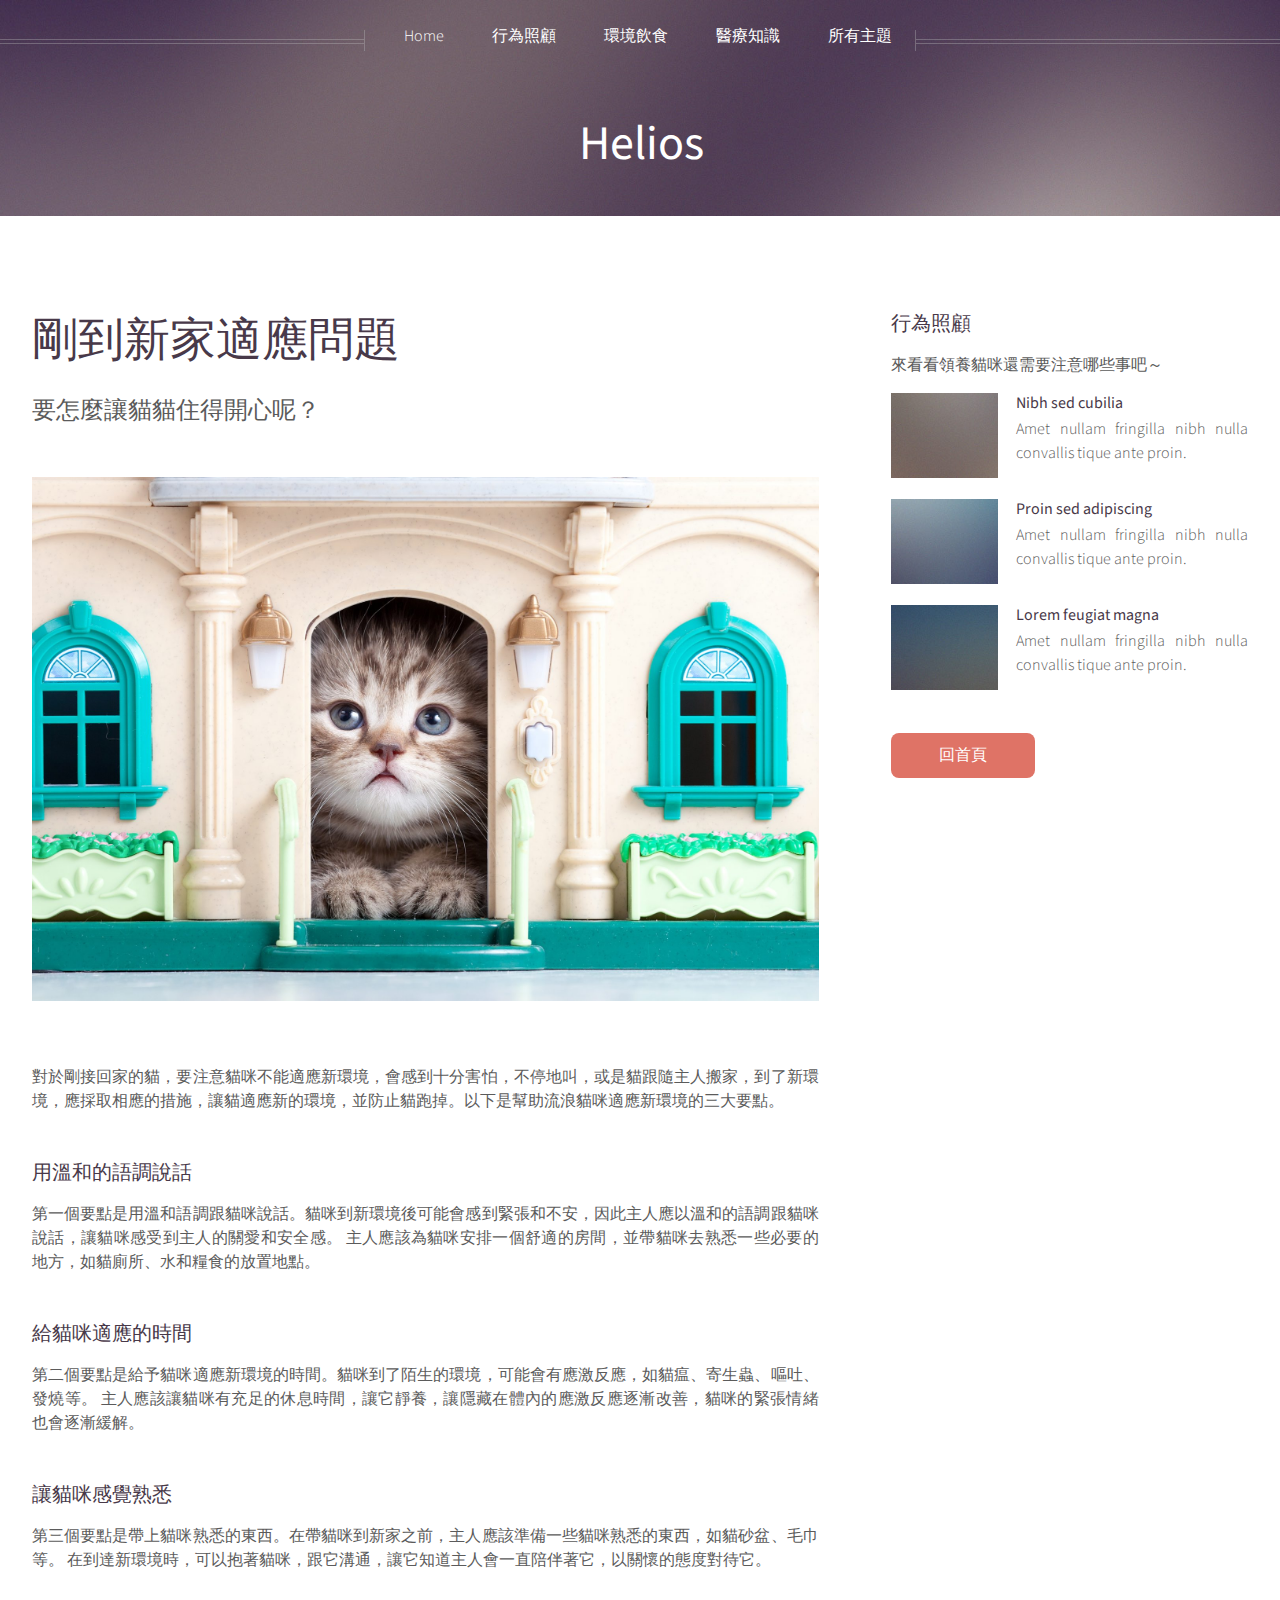
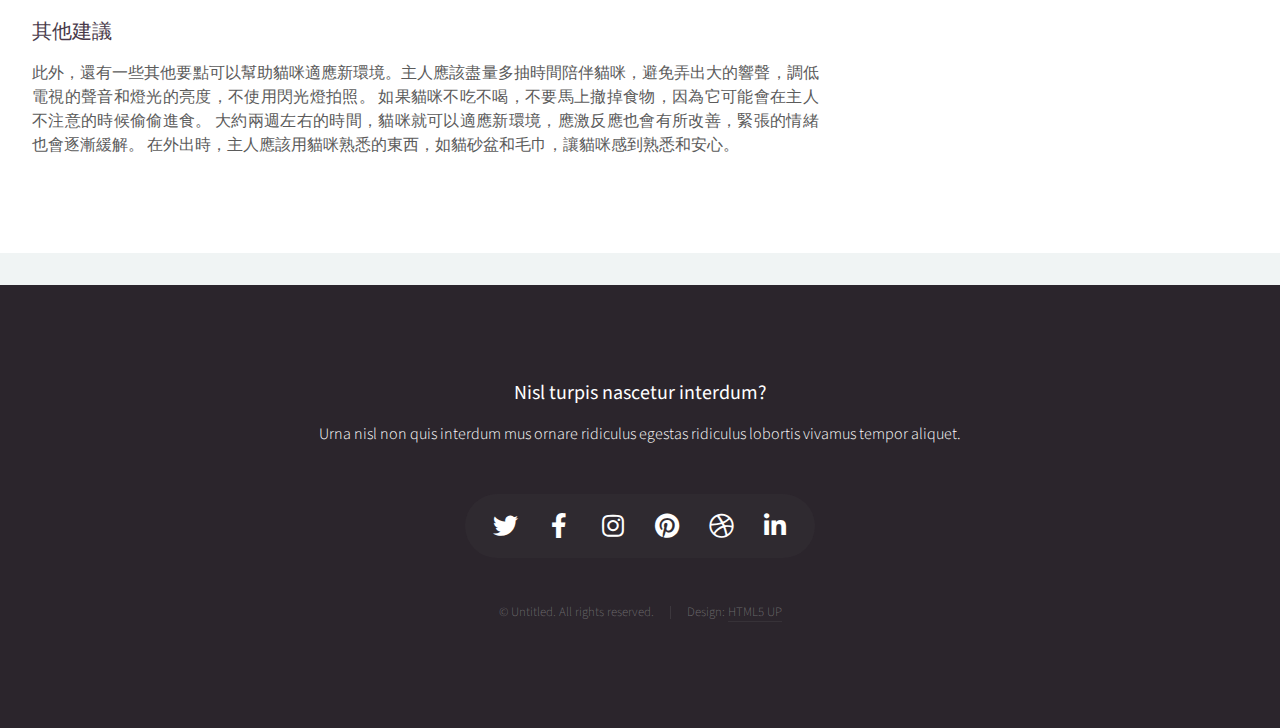
==== care-adaptation.html @ 1a294a7a "add care adaptation" ====
<!DOCTYPE HTML>
<!--
	Helios by HTML5 UP
	html5up.net | @ajlkn
	Free for personal and commercial use under the CCA 3.0 license (html5up.net/license)
-->
<html>
	<head>
		<title>剛到新家適應問題</title>
		<meta charset="utf-8" />
		<meta name="viewport" content="width=device-width, initial-scale=1, user-scalable=no" />
		<link rel="stylesheet" href="assets/css/main.css" />
		<noscript><link rel="stylesheet" href="assets/css/noscript.css" /></noscript>
	</head>
	<body class="right-sidebar is-preload">
		<div id="page-wrapper">

			<!-- Header -->
				<div id="header">

					<!-- Inner -->
						<div class="inner">
							<header>
								<h1><a href="index.html" id="logo">Helios</a></h1>
							</header>
						</div>

					<!-- Nav -->
						<nav id="nav">
							<ul>
								<li><a href="index.html">Home</a></li>
								<li>
									<a href="#">行為照顧</a>
									<ul>
										<li><a href="care-basic-knowledge.html">流浪貓基本知識與照顧</a></li>
										<li><a href="care-adopt.html">收養管道與選擇</a></li>
										<li><a href="#">剛到新家適應問題</a></li>
										<li><a href="#">野貓親人訓練</a></li>
									</ul>
								</li>
								<li>
									<a href="#">環境飲食</a>
									<ul>
										<li><a href="#">養貓用品準備</a></li>
										<li><a href="#">養貓環境準備</a></li>
										<li><a href="#">飲食建議</a></li>
										<li><a href="#">誘捕用品與方法</a></li>
									</ul>
								</li>
								<li>
									<a href="#">醫療知識</a>
									<ul>
										<li><a href="#">收養前健康檢查</a></li>
										<li><a href="#">貓咪例行疫苗施打</a></li>
										<li><a href="#">例行驅蟲與常見寄生蟲</a></li>
										<li><a href="#">貓愛滋與貓白血病</a></li>
									</ul>
								</li>
								<li><a href="#">所有主題</a></li>
							</ul>
						</nav>

				</div>

			<!-- Main -->
				<div class="wrapper style1">

					<div class="container">
						<div class="row gtr-200">
							<div class="col-8 col-12-mobile" id="content">
								<article id="main">
									<header>
										<h2><a href="#">剛到新家適應問題</a></h2>
										<p>
											要怎麼讓貓貓住得開心呢？
										</p>
									</header>
									<a href="#" class="image featured"><img src="images/care-adaptation.jpg" alt="" /></a>
									<p>
										對於剛接回家的貓，要注意貓咪不能適應新環境，會感到十分害怕，不停地叫，或是貓跟隨主人搬家，到了新環境，應採取相應的措施，讓貓適應新的環境，並防止貓跑掉。以下是幫助流浪貓咪適應新環境的三大要點。
									</p>
									<section>
										<header>
											<h3>用溫和的語調說話</h3>
										</header>
										<p>
											第一個要點是用溫和語調跟貓咪說話。貓咪到新環境後可能會感到緊張和不安，因此主人應以溫和的語調跟貓咪說話，讓貓咪感受到主人的關愛和安全感。
											主人應該為貓咪安排一個舒適的房間，並帶貓咪去熟悉一些必要的地方，如貓廁所、水和糧食的放置地點。
										</p>
									</section>
									<section>
										<header>
											<h3>給貓咪適應的時間</h3>
										</header>
										<p>
											第二個要點是給予貓咪適應新環境的時間。貓咪到了陌生的環境，可能會有應激反應，如貓瘟、寄生蟲、嘔吐、發燒等。
											主人應該讓貓咪有充足的休息時間，讓它靜養，讓隱藏在體內的應激反應逐漸改善，貓咪的緊張情緒也會逐漸緩解。
										</p>
									</section>
									<section>
										<header>
											<h3>讓貓咪感覺熟悉</h3>
										</header>
										<p>
											第三個要點是帶上貓咪熟悉的東西。在帶貓咪到新家之前，主人應該準備一些貓咪熟悉的東西，如貓砂盆、毛巾等。
											在到達新環境時，可以抱著貓咪，跟它溝通，讓它知道主人會一直陪伴著它，以關懷的態度對待它。
										</p>	
									</section>
									<section>
										<header>
											<h3>其他建議</h3>
										</header>
										<p>
											此外，還有一些其他要點可以幫助貓咪適應新環境。主人應該盡量多抽時間陪伴貓咪，避免弄出大的響聲，調低電視的聲音和燈光的亮度，不使用閃光燈拍照。
											如果貓咪不吃不喝，不要馬上撤掉食物，因為它可能會在主人不注意的時候偷偷進食。
											大約兩週左右的時間，貓咪就可以適應新環境，應激反應也會有所改善，緊張的情緒也會逐漸緩解。
											在外出時，主人應該用貓咪熟悉的東西，如貓砂盆和毛巾，讓貓咪感到熟悉和安心。
										</p>	
									</section>
								</article>
							</div>
							<div class="col-4 col-12-mobile" id="sidebar">
								<hr class="first" />
								<section>
									<header>
										<h3><a href="#">行為照顧</a></h3>
									</header>
									<p>
										來看看領養貓咪還需要注意哪些事吧～
									</p>
									<div class="row gtr-50">
										<div class="col-4">
											<a href="#" class="image fit"><img src="images/pic10.jpg" alt="" /></a>
										</div>
										<div class="col-8">
											<h4>Nibh sed cubilia</h4>
											<p>
												Amet nullam fringilla nibh nulla convallis tique ante proin.
											</p>
										</div>
										<div class="col-4">
											<a href="#" class="image fit"><img src="images/pic11.jpg" alt="" /></a>
										</div>
										<div class="col-8">
											<h4>Proin sed adipiscing</h4>
											<p>
												Amet nullam fringilla nibh nulla convallis tique ante proin.
											</p>
										</div>
										<div class="col-4">
											<a href="#" class="image fit"><img src="images/pic12.jpg" alt="" /></a>
										</div>
										<div class="col-8">
											<h4>Lorem feugiat magna</h4>
											<p>
												Amet nullam fringilla nibh nulla convallis tique ante proin.
											</p>
										</div>
									</div>
									<footer>
										<a href="index.html" class="button">回首頁</a>
									</footer>
								</section>
							</div>
						</div>
					</div>

				</div>

			<!-- Footer -->
			<div id="footer">
				<div class="container">
					<div class="row">
						<div class="col-12">

							<!-- Contact -->
								<section class="contact">
									<header>
										<h3>Nisl turpis nascetur interdum?</h3>
									</header>
									<p>Urna nisl non quis interdum mus ornare ridiculus egestas ridiculus lobortis vivamus tempor aliquet.</p>
									<ul class="icons">
										<li><a href="#" class="icon brands fa-twitter"><span class="label">Twitter</span></a></li>
										<li><a href="#" class="icon brands fa-facebook-f"><span class="label">Facebook</span></a></li>
										<li><a href="#" class="icon brands fa-instagram"><span class="label">Instagram</span></a></li>
										<li><a href="#" class="icon brands fa-pinterest"><span class="label">Pinterest</span></a></li>
										<li><a href="#" class="icon brands fa-dribbble"><span class="label">Dribbble</span></a></li>
										<li><a href="#" class="icon brands fa-linkedin-in"><span class="label">Linkedin</span></a></li>
									</ul>
								</section>

							<!-- Copyright -->
								<div class="copyright">
									<ul class="menu">
										<li>&copy; Untitled. All rights reserved.</li><li>Design: <a href="http://html5up.net">HTML5 UP</a></li>
									</ul>
								</div>

						</div>

					</div>
				</div>
			</div>										
			
		</div>

		<!-- Scripts -->
			<script src="assets/js/jquery.min.js"></script>
			<script src="assets/js/jquery.dropotron.min.js"></script>
			<script src="assets/js/jquery.scrolly.min.js"></script>
			<script src="assets/js/jquery.scrollex.min.js"></script>
			<script src="assets/js/browser.min.js"></script>
			<script src="assets/js/breakpoints.min.js"></script>
			<script src="assets/js/util.js"></script>
			<script src="assets/js/main.js"></script>

	</body>
</html>
---- assets/css/main.css ----
@import url("https://fonts.googleapis.com/css?family=Source+Sans+Pro:300,300italic,400,400italic,600");
@import url("fontawesome-all.min.css");

/*
	Helios by HTML5 UP
	html5up.net | @ajlkn
	Free for personal and commercial use under the CCA 3.0 license (html5up.net/license)
*/

html, body, div, span, applet, object,
iframe, h1, h2, h3, h4, h5, h6, p, blockquote,
pre, a, abbr, acronym, address, big, cite,
code, del, dfn, em, img, ins, kbd, q, s, samp,
small, strike, strong, sub, sup, tt, var, b,
u, i, center, dl, dt, dd, ol, ul, li, fieldset,
form, label, legend, table, caption, tbody,
tfoot, thead, tr, th, td, article, aside,
canvas, details, embed, figure, figcaption,
footer, header, hgroup, menu, nav, output, ruby,
section, summary, time, mark, audio, video {
	margin: 0;
	padding: 0;
	border: 0;
	font-size: 100%;
	font: inherit;
	vertical-align: baseline;}

article, aside, details, figcaption, figure,
footer, header, hgroup, menu, nav, section {
	display: block;}

body {
	line-height: 1;
}

ol, ul {
	list-style: none;
}

blockquote, q {
	quotes: none;
}

	blockquote:before, blockquote:after, q:before, q:after {
		content: '';
		content: none;
	}

table {
	border-collapse: collapse;
	border-spacing: 0;
}

body {
	-webkit-text-size-adjust: none;
}

mark {
	background-color: transparent;
	color: inherit;
}

input::-moz-focus-inner {
	border: 0;
	padding: 0;
}

input, select, textarea {
	-moz-appearance: none;
	-webkit-appearance: none;
	-ms-appearance: none;
	appearance: none;
}

/* Basic */

	html {
		box-sizing: border-box;
	}

	*, *:before, *:after {
		box-sizing: inherit;
	}

	body {
		background: #f0f4f4;
		color: #5b5b5b;
		font-size: 15pt;
		line-height: 1.85em;
		font-family: 'Source Sans Pro', sans-serif;
		font-weight: 300;
	}

		body.is-preload *, body.is-preload *:before, body.is-preload *:after {
			-moz-animation: none !important;
			-webkit-animation: none !important;
			-ms-animation: none !important;
			animation: none !important;
			-moz-transition: none !important;
			-webkit-transition: none !important;
			-ms-transition: none !important;
			transition: none !important;
		}

	input, textarea, select {
		font-size: 15pt;
		line-height: 1.85em;
		font-family: 'Source Sans Pro', sans-serif;
		font-weight: 300;
	}

	h1, h2, h3, h4, h5, h6 {
		font-weight: 400;
		color: #483949;
		line-height: 1.25em;
	}

	h1 a, h2 a, h3 a, h4 a, h5 a, h6 a {
		color: inherit;
		text-decoration: none;
		border-bottom-color: transparent;
	}

	h1 strong, h2 strong, h3 strong, h4 strong, h5 strong, h6 strong {
		font-weight: 600;
	}

	h2 {
		font-size: 2.85em;
	}

	h3 {
		font-size: 1.25em;
	}

	h4 {
		font-size: 1em;
		margin: 0 0 0.25em 0;
	}

	strong, b {
		font-weight: 400;
		color: #483949;
	}

	em, i {
		font-style: italic;
	}

	a {
		color: inherit;
		border-bottom: solid 1px rgba(128, 128, 128, 0.15);
		text-decoration: none;
		-moz-transition: background-color 0.35s ease-in-out, color 0.35s ease-in-out, border-bottom-color 0.35s ease-in-out;
		-webkit-transition: background-color 0.35s ease-in-out, color 0.35s ease-in-out, border-bottom-color 0.35s ease-in-out;
		-ms-transition: background-color 0.35s ease-in-out, color 0.35s ease-in-out, border-bottom-color 0.35s ease-in-out;
		transition: background-color 0.35s ease-in-out, color 0.35s ease-in-out, border-bottom-color 0.35s ease-in-out;
	}

		a:hover {
			color: #ef8376;
			border-bottom-color: transparent;
		}

	sub {
		position: relative;
		top: 0.5em;
		font-size: 0.8em;
	}

	sup {
		position: relative;
		top: -0.5em;
		font-size: 0.8em;
	}

	blockquote {
		border-left: solid 0.5em #ddd;
		padding: 1em 0 1em 2em;
		font-style: italic;
	}

	p, ul, ol, dl, table {
		margin-bottom: 1em;
	}

	p {
		text-align: justify;
	}

	br.clear {
		clear: both;
	}

	hr {
		position: relative;
		display: block;
		border: 0;
		top: 4.5em;
		margin-bottom: 9em;
		height: 6px;
		border-top: solid 1px rgba(128, 128, 128, 0.2);
		border-bottom: solid 1px rgba(128, 128, 128, 0.2);
	}

		hr:before, hr:after {
			content: '';
			position: absolute;
			top: -8px;
			display: block;
			width: 1px;
			height: 21px;
			background: rgba(128, 128, 128, 0.2);
		}

		hr:before {
			left: -1px;
		}

		hr:after {
			right: -1px;
		}

	.timestamp {
		color: rgba(128, 128, 128, 0.75);
		font-size: 0.8em;
	}

/* Container */

	.container {
		margin: 0 auto;
		max-width: 100%;
		width: 1400px;
	}

		@media screen and (max-width: 1680px) {

			.container {
				width: 1200px;
			}

		}

		@media screen and (max-width: 1280px) {

			.container {
				width: 100%;
			}

		}

		@media screen and (max-width: 960px) {

			.container {
				width: 100%;
			}

		}

		@media screen and (max-width: 840px) {

			.container {
				width: 100%;
			}

		}

		@media screen and (max-width: 736px) {

			.container {
				width: 100%;
			}

		}

/* Row */

	.row {
		display: flex;
		flex-wrap: wrap;
		box-sizing: border-box;
		align-items: stretch;
	}

		.row > * {
			box-sizing: border-box;
		}

		.row.gtr-uniform > * > :last-child {
			margin-bottom: 0;
		}

		.row.aln-left {
			justify-content: flex-start;
		}

		.row.aln-center {
			justify-content: center;
		}

		.row.aln-right {
			justify-content: flex-end;
		}

		.row.aln-top {
			align-items: flex-start;
		}

		.row.aln-middle {
			align-items: center;
		}

		.row.aln-bottom {
			align-items: flex-end;
		}

		.row > .imp {
			order: -1;
		}

		.row > .col-1 {
			width: 8.33333%;
		}

		.row > .off-1 {
			margin-left: 8.33333%;
		}

		.row > .col-2 {
			width: 16.66667%;
		}

		.row > .off-2 {
			margin-left: 16.66667%;
		}

		.row > .col-3 {
			width: 25%;
		}

		.row > .off-3 {
			margin-left: 25%;
		}

		.row > .col-4 {
			width: 33.33333%;
		}

		.row > .off-4 {
			margin-left: 33.33333%;
		}

		.row > .col-5 {
			width: 41.66667%;
		}

		.row > .off-5 {
			margin-left: 41.66667%;
		}

		.row > .col-6 {
			width: 50%;
		}

		.row > .off-6 {
			margin-left: 50%;
		}

		.row > .col-7 {
			width: 58.33333%;
		}

		.row > .off-7 {
			margin-left: 58.33333%;
		}

		.row > .col-8 {
			width: 66.66667%;
		}

		.row > .off-8 {
			margin-left: 66.66667%;
		}

		.row > .col-9 {
			width: 75%;
		}

		.row > .off-9 {
			margin-left: 75%;
		}

		.row > .col-10 {
			width: 83.33333%;
		}

		.row > .off-10 {
			margin-left: 83.33333%;
		}

		.row > .col-11 {
			width: 91.66667%;
		}

		.row > .off-11 {
			margin-left: 91.66667%;
		}

		.row > .col-12 {
			width: 100%;
		}

		.row > .off-12 {
			margin-left: 100%;
		}

		.row.gtr-0 {
			margin-top: 0px;
			margin-left: 0px;
		}

			.row.gtr-0 > * {
				padding: 0px 0 0 0px;
			}

			.row.gtr-0.gtr-uniform {
				margin-top: 0px;
			}

				.row.gtr-0.gtr-uniform > * {
					padding-top: 0px;
				}

		.row.gtr-25 {
			margin-top: -10px;
			margin-left: -10px;
		}

			.row.gtr-25 > * {
				padding: 10px 0 0 10px;
			}

			.row.gtr-25.gtr-uniform {
				margin-top: -10px;
			}

				.row.gtr-25.gtr-uniform > * {
					padding-top: 10px;
				}

		.row.gtr-50 {
			margin-top: -20px;
			margin-left: -20px;
		}

			.row.gtr-50 > * {
				padding: 20px 0 0 20px;
			}

			.row.gtr-50.gtr-uniform {
				margin-top: -20px;
			}

				.row.gtr-50.gtr-uniform > * {
					padding-top: 20px;
				}

		.row {
			margin-top: -40px;
			margin-left: -40px;
		}

			.row > * {
				padding: 40px 0 0 40px;
			}

			.row.gtr-uniform {
				margin-top: -40px;
			}

				.row.gtr-uniform > * {
					padding-top: 40px;
				}

		.row.gtr-150 {
			margin-top: -60px;
			margin-left: -60px;
		}

			.row.gtr-150 > * {
				padding: 60px 0 0 60px;
			}

			.row.gtr-150.gtr-uniform {
				margin-top: -60px;
			}

				.row.gtr-150.gtr-uniform > * {
					padding-top: 60px;
				}

		.row.gtr-200 {
			margin-top: -80px;
			margin-left: -80px;
		}

			.row.gtr-200 > * {
				padding: 80px 0 0 80px;
			}

			.row.gtr-200.gtr-uniform {
				margin-top: -80px;
			}

				.row.gtr-200.gtr-uniform > * {
					padding-top: 80px;
				}

		@media screen and (max-width: 1680px) {

			.row {
				display: flex;
				flex-wrap: wrap;
				box-sizing: border-box;
				align-items: stretch;
			}

				.row > * {
					box-sizing: border-box;
				}

				.row.gtr-uniform > * > :last-child {
					margin-bottom: 0;
				}

				.row.aln-left {
					justify-content: flex-start;
				}

				.row.aln-center {
					justify-content: center;
				}

				.row.aln-right {
					justify-content: flex-end;
				}

				.row.aln-top {
					align-items: flex-start;
				}

				.row.aln-middle {
					align-items: center;
				}

				.row.aln-bottom {
					align-items: flex-end;
				}

				.row > .imp-wide {
					order: -1;
				}

				.row > .col-1-wide {
					width: 8.33333%;
				}

				.row > .off-1-wide {
					margin-left: 8.33333%;
				}

				.row > .col-2-wide {
					width: 16.66667%;
				}

				.row > .off-2-wide {
					margin-left: 16.66667%;
				}

				.row > .col-3-wide {
					width: 25%;
				}

				.row > .off-3-wide {
					margin-left: 25%;
				}

				.row > .col-4-wide {
					width: 33.33333%;
				}

				.row > .off-4-wide {
					margin-left: 33.33333%;
				}

				.row > .col-5-wide {
					width: 41.66667%;
				}

				.row > .off-5-wide {
					margin-left: 41.66667%;
				}

				.row > .col-6-wide {
					width: 50%;
				}

				.row > .off-6-wide {
					margin-left: 50%;
				}

				.row > .col-7-wide {
					width: 58.33333%;
				}

				.row > .off-7-wide {
					margin-left: 58.33333%;
				}

				.row > .col-8-wide {
					width: 66.66667%;
				}

				.row > .off-8-wide {
					margin-left: 66.66667%;
				}

				.row > .col-9-wide {
					width: 75%;
				}

				.row > .off-9-wide {
					margin-left: 75%;
				}

				.row > .col-10-wide {
					width: 83.33333%;
				}

				.row > .off-10-wide {
					margin-left: 83.33333%;
				}

				.row > .col-11-wide {
					width: 91.66667%;
				}

				.row > .off-11-wide {
					margin-left: 91.66667%;
				}

				.row > .col-12-wide {
					width: 100%;
				}

				.row > .off-12-wide {
					margin-left: 100%;
				}

				.row.gtr-0 {
					margin-top: 0px;
					margin-left: 0px;
				}

					.row.gtr-0 > * {
						padding: 0px 0 0 0px;
					}

					.row.gtr-0.gtr-uniform {
						margin-top: 0px;
					}

						.row.gtr-0.gtr-uniform > * {
							padding-top: 0px;
						}

				.row.gtr-25 {
					margin-top: -10px;
					margin-left: -10px;
				}

					.row.gtr-25 > * {
						padding: 10px 0 0 10px;
					}

					.row.gtr-25.gtr-uniform {
						margin-top: -10px;
					}

						.row.gtr-25.gtr-uniform > * {
							padding-top: 10px;
						}

				.row.gtr-50 {
					margin-top: -20px;
					margin-left: -20px;
				}

					.row.gtr-50 > * {
						padding: 20px 0 0 20px;
					}

					.row.gtr-50.gtr-uniform {
						margin-top: -20px;
					}

						.row.gtr-50.gtr-uniform > * {
							padding-top: 20px;
						}

				.row {
					margin-top: -40px;
					margin-left: -40px;
				}

					.row > * {
						padding: 40px 0 0 40px;
					}

					.row.gtr-uniform {
						margin-top: -40px;
					}

						.row.gtr-uniform > * {
							padding-top: 40px;
						}

				.row.gtr-150 {
					margin-top: -60px;
					margin-left: -60px;
				}

					.row.gtr-150 > * {
						padding: 60px 0 0 60px;
					}

					.row.gtr-150.gtr-uniform {
						margin-top: -60px;
					}

						.row.gtr-150.gtr-uniform > * {
							padding-top: 60px;
						}

				.row.gtr-200 {
					margin-top: -80px;
					margin-left: -80px;
				}

					.row.gtr-200 > * {
						padding: 80px 0 0 80px;
					}

					.row.gtr-200.gtr-uniform {
						margin-top: -80px;
					}

						.row.gtr-200.gtr-uniform > * {
							padding-top: 80px;
						}

		}

		@media screen and (max-width: 1280px) {

			.row {
				display: flex;
				flex-wrap: wrap;
				box-sizing: border-box;
				align-items: stretch;
			}

				.row > * {
					box-sizing: border-box;
				}

				.row.gtr-uniform > * > :last-child {
					margin-bottom: 0;
				}

				.row.aln-left {
					justify-content: flex-start;
				}

				.row.aln-center {
					justify-content: center;
				}

				.row.aln-right {
					justify-content: flex-end;
				}

				.row.aln-top {
					align-items: flex-start;
				}

				.row.aln-middle {
					align-items: center;
				}

				.row.aln-bottom {
					align-items: flex-end;
				}

				.row > .imp-normal {
					order: -1;
				}

				.row > .col-1-normal {
					width: 8.33333%;
				}

				.row > .off-1-normal {
					margin-left: 8.33333%;
				}

				.row > .col-2-normal {
					width: 16.66667%;
				}

				.row > .off-2-normal {
					margin-left: 16.66667%;
				}

				.row > .col-3-normal {
					width: 25%;
				}

				.row > .off-3-normal {
					margin-left: 25%;
				}

				.row > .col-4-normal {
					width: 33.33333%;
				}

				.row > .off-4-normal {
					margin-left: 33.33333%;
				}

				.row > .col-5-normal {
					width: 41.66667%;
				}

				.row > .off-5-normal {
					margin-left: 41.66667%;
				}

				.row > .col-6-normal {
					width: 50%;
				}

				.row > .off-6-normal {
					margin-left: 50%;
				}

				.row > .col-7-normal {
					width: 58.33333%;
				}

				.row > .off-7-normal {
					margin-left: 58.33333%;
				}

				.row > .col-8-normal {
					width: 66.66667%;
				}

				.row > .off-8-normal {
					margin-left: 66.66667%;
				}

				.row > .col-9-normal {
					width: 75%;
				}

				.row > .off-9-normal {
					margin-left: 75%;
				}

				.row > .col-10-normal {
					width: 83.33333%;
				}

				.row > .off-10-normal {
					margin-left: 83.33333%;
				}

				.row > .col-11-normal {
					width: 91.66667%;
				}

				.row > .off-11-normal {
					margin-left: 91.66667%;
				}

				.row > .col-12-normal {
					width: 100%;
				}

				.row > .off-12-normal {
					margin-left: 100%;
				}

				.row.gtr-0 {
					margin-top: 0px;
					margin-left: 0px;
				}

					.row.gtr-0 > * {
						padding: 0px 0 0 0px;
					}

					.row.gtr-0.gtr-uniform {
						margin-top: 0px;
					}

						.row.gtr-0.gtr-uniform > * {
							padding-top: 0px;
						}

				.row.gtr-25 {
					margin-top: -9px;
					margin-left: -9px;
				}

					.row.gtr-25 > * {
						padding: 9px 0 0 9px;
					}

					.row.gtr-25.gtr-uniform {
						margin-top: -9px;
					}

						.row.gtr-25.gtr-uniform > * {
							padding-top: 9px;
						}

				.row.gtr-50 {
					margin-top: -18px;
					margin-left: -18px;
				}

					.row.gtr-50 > * {
						padding: 18px 0 0 18px;
					}

					.row.gtr-50.gtr-uniform {
						margin-top: -18px;
					}

						.row.gtr-50.gtr-uniform > * {
							padding-top: 18px;
						}

				.row {
					margin-top: -36px;
					margin-left: -36px;
				}

					.row > * {
						padding: 36px 0 0 36px;
					}

					.row.gtr-uniform {
						margin-top: -36px;
					}

						.row.gtr-uniform > * {
							padding-top: 36px;
						}

				.row.gtr-150 {
					margin-top: -54px;
					margin-left: -54px;
				}

					.row.gtr-150 > * {
						padding: 54px 0 0 54px;
					}

					.row.gtr-150.gtr-uniform {
						margin-top: -54px;
					}

						.row.gtr-150.gtr-uniform > * {
							padding-top: 54px;
						}

				.row.gtr-200 {
					margin-top: -72px;
					margin-left: -72px;
				}

					.row.gtr-200 > * {
						padding: 72px 0 0 72px;
					}

					.row.gtr-200.gtr-uniform {
						margin-top: -72px;
					}

						.row.gtr-200.gtr-uniform > * {
							padding-top: 72px;
						}

		}

		@media screen and (max-width: 960px) {

			.row {
				display: flex;
				flex-wrap: wrap;
				box-sizing: border-box;
				align-items: stretch;
			}

				.row > * {
					box-sizing: border-box;
				}

				.row.gtr-uniform > * > :last-child {
					margin-bottom: 0;
				}

				.row.aln-left {
					justify-content: flex-start;
				}

				.row.aln-center {
					justify-content: center;
				}

				.row.aln-right {
					justify-content: flex-end;
				}

				.row.aln-top {
					align-items: flex-start;
				}

				.row.aln-middle {
					align-items: center;
				}

				.row.aln-bottom {
					align-items: flex-end;
				}

				.row > .imp-narrow {
					order: -1;
				}

				.row > .col-1-narrow {
					width: 8.33333%;
				}

				.row > .off-1-narrow {
					margin-left: 8.33333%;
				}

				.row > .col-2-narrow {
					width: 16.66667%;
				}

				.row > .off-2-narrow {
					margin-left: 16.66667%;
				}

				.row > .col-3-narrow {
					width: 25%;
				}

				.row > .off-3-narrow {
					margin-left: 25%;
				}

				.row > .col-4-narrow {
					width: 33.33333%;
				}

				.row > .off-4-narrow {
					margin-left: 33.33333%;
				}

				.row > .col-5-narrow {
					width: 41.66667%;
				}

				.row > .off-5-narrow {
					margin-left: 41.66667%;
				}

				.row > .col-6-narrow {
					width: 50%;
				}

				.row > .off-6-narrow {
					margin-left: 50%;
				}

				.row > .col-7-narrow {
					width: 58.33333%;
				}

				.row > .off-7-narrow {
					margin-left: 58.33333%;
				}

				.row > .col-8-narrow {
					width: 66.66667%;
				}

				.row > .off-8-narrow {
					margin-left: 66.66667%;
				}

				.row > .col-9-narrow {
					width: 75%;
				}

				.row > .off-9-narrow {
					margin-left: 75%;
				}

				.row > .col-10-narrow {
					width: 83.33333%;
				}

				.row > .off-10-narrow {
					margin-left: 83.33333%;
				}

				.row > .col-11-narrow {
					width: 91.66667%;
				}

				.row > .off-11-narrow {
					margin-left: 91.66667%;
				}

				.row > .col-12-narrow {
					width: 100%;
				}

				.row > .off-12-narrow {
					margin-left: 100%;
				}

				.row.gtr-0 {
					margin-top: 0px;
					margin-left: 0px;
				}

					.row.gtr-0 > * {
						padding: 0px 0 0 0px;
					}

					.row.gtr-0.gtr-uniform {
						margin-top: 0px;
					}

						.row.gtr-0.gtr-uniform > * {
							padding-top: 0px;
						}

				.row.gtr-25 {
					margin-top: -8px;
					margin-left: -8px;
				}

					.row.gtr-25 > * {
						padding: 8px 0 0 8px;
					}

					.row.gtr-25.gtr-uniform {
						margin-top: -8px;
					}

						.row.gtr-25.gtr-uniform > * {
							padding-top: 8px;
						}

				.row.gtr-50 {
					margin-top: -16px;
					margin-left: -16px;
				}

					.row.gtr-50 > * {
						padding: 16px 0 0 16px;
					}

					.row.gtr-50.gtr-uniform {
						margin-top: -16px;
					}

						.row.gtr-50.gtr-uniform > * {
							padding-top: 16px;
						}

				.row {
					margin-top: -32px;
					margin-left: -32px;
				}

					.row > * {
						padding: 32px 0 0 32px;
					}

					.row.gtr-uniform {
						margin-top: -32px;
					}

						.row.gtr-uniform > * {
							padding-top: 32px;
						}

				.row.gtr-150 {
					margin-top: -48px;
					margin-left: -48px;
				}

					.row.gtr-150 > * {
						padding: 48px 0 0 48px;
					}

					.row.gtr-150.gtr-uniform {
						margin-top: -48px;
					}

						.row.gtr-150.gtr-uniform > * {
							padding-top: 48px;
						}

				.row.gtr-200 {
					margin-top: -64px;
					margin-left: -64px;
				}

					.row.gtr-200 > * {
						padding: 64px 0 0 64px;
					}

					.row.gtr-200.gtr-uniform {
						margin-top: -64px;
					}

						.row.gtr-200.gtr-uniform > * {
							padding-top: 64px;
						}

		}

		@media screen and (max-width: 840px) {

			.row {
				display: flex;
				flex-wrap: wrap;
				box-sizing: border-box;
				align-items: stretch;
			}

				.row > * {
					box-sizing: border-box;
				}

				.row.gtr-uniform > * > :last-child {
					margin-bottom: 0;
				}

				.row.aln-left {
					justify-content: flex-start;
				}

				.row.aln-center {
					justify-content: center;
				}

				.row.aln-right {
					justify-content: flex-end;
				}

				.row.aln-top {
					align-items: flex-start;
				}

				.row.aln-middle {
					align-items: center;
				}

				.row.aln-bottom {
					align-items: flex-end;
				}

				.row > .imp-narrower {
					order: -1;
				}

				.row > .col-1-narrower {
					width: 8.33333%;
				}

				.row > .off-1-narrower {
					margin-left: 8.33333%;
				}

				.row > .col-2-narrower {
					width: 16.66667%;
				}

				.row > .off-2-narrower {
					margin-left: 16.66667%;
				}

				.row > .col-3-narrower {
					width: 25%;
				}

				.row > .off-3-narrower {
					margin-left: 25%;
				}

				.row > .col-4-narrower {
					width: 33.33333%;
				}

				.row > .off-4-narrower {
					margin-left: 33.33333%;
				}

				.row > .col-5-narrower {
					width: 41.66667%;
				}

				.row > .off-5-narrower {
					margin-left: 41.66667%;
				}

				.row > .col-6-narrower {
					width: 50%;
				}

				.row > .off-6-narrower {
					margin-left: 50%;
				}

				.row > .col-7-narrower {
					width: 58.33333%;
				}

				.row > .off-7-narrower {
					margin-left: 58.33333%;
				}

				.row > .col-8-narrower {
					width: 66.66667%;
				}

				.row > .off-8-narrower {
					margin-left: 66.66667%;
				}

				.row > .col-9-narrower {
					width: 75%;
				}

				.row > .off-9-narrower {
					margin-left: 75%;
				}

				.row > .col-10-narrower {
					width: 83.33333%;
				}

				.row > .off-10-narrower {
					margin-left: 83.33333%;
				}

				.row > .col-11-narrower {
					width: 91.66667%;
				}

				.row > .off-11-narrower {
					margin-left: 91.66667%;
				}

				.row > .col-12-narrower {
					width: 100%;
				}

				.row > .off-12-narrower {
					margin-left: 100%;
				}

				.row.gtr-0 {
					margin-top: 0px;
					margin-left: 0px;
				}

					.row.gtr-0 > * {
						padding: 0px 0 0 0px;
					}

					.row.gtr-0.gtr-uniform {
						margin-top: 0px;
					}

						.row.gtr-0.gtr-uniform > * {
							padding-top: 0px;
						}

				.row.gtr-25 {
					margin-top: -8px;
					margin-left: -8px;
				}

					.row.gtr-25 > * {
						padding: 8px 0 0 8px;
					}

					.row.gtr-25.gtr-uniform {
						margin-top: -8px;
					}

						.row.gtr-25.gtr-uniform > * {
							padding-top: 8px;
						}

				.row.gtr-50 {
					margin-top: -16px;
					margin-left: -16px;
				}

					.row.gtr-50 > * {
						padding: 16px 0 0 16px;
					}

					.row.gtr-50.gtr-uniform {
						margin-top: -16px;
					}

						.row.gtr-50.gtr-uniform > * {
							padding-top: 16px;
						}

				.row {
					margin-top: -32px;
					margin-left: -32px;
				}

					.row > * {
						padding: 32px 0 0 32px;
					}

					.row.gtr-uniform {
						margin-top: -32px;
					}

						.row.gtr-uniform > * {
							padding-top: 32px;
						}

				.row.gtr-150 {
					margin-top: -48px;
					margin-left: -48px;
				}

					.row.gtr-150 > * {
						padding: 48px 0 0 48px;
					}

					.row.gtr-150.gtr-uniform {
						margin-top: -48px;
					}

						.row.gtr-150.gtr-uniform > * {
							padding-top: 48px;
						}

				.row.gtr-200 {
					margin-top: -64px;
					margin-left: -64px;
				}

					.row.gtr-200 > * {
						padding: 64px 0 0 64px;
					}

					.row.gtr-200.gtr-uniform {
						margin-top: -64px;
					}

						.row.gtr-200.gtr-uniform > * {
							padding-top: 64px;
						}

		}

		@media screen and (max-width: 736px) {

			.row {
				display: flex;
				flex-wrap: wrap;
				box-sizing: border-box;
				align-items: stretch;
			}

				.row > * {
					box-sizing: border-box;
				}

				.row.gtr-uniform > * > :last-child {
					margin-bottom: 0;
				}

				.row.aln-left {
					justify-content: flex-start;
				}

				.row.aln-center {
					justify-content: center;
				}

				.row.aln-right {
					justify-content: flex-end;
				}

				.row.aln-top {
					align-items: flex-start;
				}

				.row.aln-middle {
					align-items: center;
				}

				.row.aln-bottom {
					align-items: flex-end;
				}

				.row > .imp-mobile {
					order: -1;
				}

				.row > .col-1-mobile {
					width: 8.33333%;
				}

				.row > .off-1-mobile {
					margin-left: 8.33333%;
				}

				.row > .col-2-mobile {
					width: 16.66667%;
				}

				.row > .off-2-mobile {
					margin-left: 16.66667%;
				}

				.row > .col-3-mobile {
					width: 25%;
				}

				.row > .off-3-mobile {
					margin-left: 25%;
				}

				.row > .col-4-mobile {
					width: 33.33333%;
				}

				.row > .off-4-mobile {
					margin-left: 33.33333%;
				}

				.row > .col-5-mobile {
					width: 41.66667%;
				}

				.row > .off-5-mobile {
					margin-left: 41.66667%;
				}

				.row > .col-6-mobile {
					width: 50%;
				}

				.row > .off-6-mobile {
					margin-left: 50%;
				}

				.row > .col-7-mobile {
					width: 58.33333%;
				}

				.row > .off-7-mobile {
					margin-left: 58.33333%;
				}

				.row > .col-8-mobile {
					width: 66.66667%;
				}

				.row > .off-8-mobile {
					margin-left: 66.66667%;
				}

				.row > .col-9-mobile {
					width: 75%;
				}

				.row > .off-9-mobile {
					margin-left: 75%;
				}

				.row > .col-10-mobile {
					width: 83.33333%;
				}

				.row > .off-10-mobile {
					margin-left: 83.33333%;
				}

				.row > .col-11-mobile {
					width: 91.66667%;
				}

				.row > .off-11-mobile {
					margin-left: 91.66667%;
				}

				.row > .col-12-mobile {
					width: 100%;
				}

				.row > .off-12-mobile {
					margin-left: 100%;
				}

				.row.gtr-0 {
					margin-top: 0px;
					margin-left: 0px;
				}

					.row.gtr-0 > * {
						padding: 0px 0 0 0px;
					}

					.row.gtr-0.gtr-uniform {
						margin-top: 0px;
					}

						.row.gtr-0.gtr-uniform > * {
							padding-top: 0px;
						}

				.row.gtr-25 {
					margin-top: -5px;
					margin-left: -5px;
				}

					.row.gtr-25 > * {
						padding: 5px 0 0 5px;
					}

					.row.gtr-25.gtr-uniform {
						margin-top: -5px;
					}

						.row.gtr-25.gtr-uniform > * {
							padding-top: 5px;
						}

				.row.gtr-50 {
					margin-top: -10px;
					margin-left: -10px;
				}

					.row.gtr-50 > * {
						padding: 10px 0 0 10px;
					}

					.row.gtr-50.gtr-uniform {
						margin-top: -10px;
					}

						.row.gtr-50.gtr-uniform > * {
							padding-top: 10px;
						}

				.row {
					margin-top: -20px;
					margin-left: -20px;
				}

					.row > * {
						padding: 20px 0 0 20px;
					}

					.row.gtr-uniform {
						margin-top: -20px;
					}

						.row.gtr-uniform > * {
							padding-top: 20px;
						}

				.row.gtr-150 {
					margin-top: -30px;
					margin-left: -30px;
				}

					.row.gtr-150 > * {
						padding: 30px 0 0 30px;
					}

					.row.gtr-150.gtr-uniform {
						margin-top: -30px;
					}

						.row.gtr-150.gtr-uniform > * {
							padding-top: 30px;
						}

				.row.gtr-200 {
					margin-top: -40px;
					margin-left: -40px;
				}

					.row.gtr-200 > * {
						padding: 40px 0 0 40px;
					}

					.row.gtr-200.gtr-uniform {
						margin-top: -40px;
					}

						.row.gtr-200.gtr-uniform > * {
							padding-top: 40px;
						}

		}

/* Sections/Article */

	section, article {
		margin-bottom: 3em;
	}

		section > :last-child, section:last-child, article > :last-child, article:last-child {
			margin-bottom: 0;
		}

		section.special > header, section.special > footer, article.special > header, article.special > footer {
			text-align: center;
		}

	.row > section, .row > article {
		margin-bottom: 0;
	}

	header {
		margin: 0 0 1em 0;
	}

		header > p {
			display: block;
			font-size: 1.5em;
			margin: 1em 0 2em 0;
			line-height: 1.5em;
			text-align: inherit;
		}

	footer {
		margin: 2.5em 0 0 0;
	}

/* Image */

	.image {
		position: relative;
		display: inline-block;
		border: 0;
		outline: 0;
	}

		.image img {
			display: block;
			width: 100%;
		}

		.image.fit {
			display: block;
			width: 100%;
		}

		.image.featured {
			display: block;
			width: 100%;
			margin: 0 0 4em 0;
		}

		.image.left {
			float: left;
			margin: 0 2em 2em 0;
		}

		.image.centered {
			display: block;
			margin: 0 0 2em 0;
		}

			.image.centered img {
				margin: 0 auto;
				width: auto;
			}

/* List */

	ul {
		list-style: disc;
		padding-left: 1em;
	}

		ul li {
			padding-left: 0.5em;
		}

	ol {
		list-style: decimal;
		padding-left: 1.25em;
	}

		ol li {
			padding-left: 0.25em;
		}

/* Actions */

	ul.actions {
		margin: 3em 0 0 0;
		list-style: none;
		padding-left: 0;
	}

		form ul.actions {
			margin-top: 0;
		}

		ul.actions li {
			display: inline-block;
			margin: 0 0.75em 0 0.75em;
			padding-left: 0;
		}

			ul.actions li:first-child {
				margin-left: 0;
			}

			ul.actions li:last-child {
				margin-right: 0;
			}

/* Divided */

	ul.divided {
		list-style: none;
		padding-left: 0;
	}

		ul.divided li {
			border-top: solid 1px rgba(128, 128, 128, 0.2);
			padding-top: 1.5em;
			margin-top: 1.5em;
			padding-left: 0;
		}

			ul.divided li:first-child {
				border-top: 0;
				padding-top: 0;
				margin-top: 0;
			}

/* Menu */

	ul.menu {
		height: 1em;
		line-height: 1em;
		list-style: none;
		padding-left: 0;
	}

		ul.menu li {
			display: inline-block;
			border-left: solid 1px rgba(128, 128, 128, 0.2);
			padding-left: 1.25em;
			margin-left: 1.25em;
		}

			ul.menu li:first-child {
				border-left: 0;
				padding-left: 0;
				margin-left: 0;
			}

/* Icons */

	ul.icons {
		position: relative;
		background: rgba(128, 128, 128, 0.05);
		border-radius: 4em;
		display: inline-block;
		padding: 0.35em 0.75em 0.35em 0.75em;
		font-size: 1.25em;
		cursor: default;
		list-style: none;
	}

		ul.icons li {
			display: inline-block;
			padding-left: 0;
		}

			ul.icons li a {
				display: inline-block;
				background: none;
				width: 2.5em;
				height: 2.5em;
				line-height: 2.5em;
				text-align: center;
				border-radius: 100%;
				border: 0;
				color: inherit;
			}

				ul.icons li a:hover {
					color: #ef8376;
				}

/* Form */

	form label {
		display: block;
		font-weight: 400;
		color: #483949;
		margin: 0 0 1em 0;
	}

	form input[type="text"],
	form input[type="email"],
	form input[type="password"],
	form select,
	form textarea {
		-webkit-appearance: none;
		display: block;
		border: 0;
		background: #fafafa;
		width: 100%;
		border-radius: 0.5em;
		border: solid 1px #E5E5E5;
		padding: 1em;
		-moz-transition: background-color 0.35s ease-in-out, border-color 0.35s ease-in-out;
		-webkit-transition: background-color 0.35s ease-in-out, border-color 0.35s ease-in-out;
		-ms-transition: background-color 0.35s ease-in-out, border-color 0.35s ease-in-out;
		transition: background-color 0.35s ease-in-out, border-color 0.35s ease-in-out;
	}

		form input[type="text"]:focus,
		form input[type="email"]:focus,
		form input[type="password"]:focus,
		form select:focus,
		form textarea:focus {
			background: #fff;
			border-color: #df7366;
		}

	form input[type="text"],
	form input[type="email"],
	form input[type="password"],
	form select {
		line-height: 1em;
	}

	form textarea {
		min-height: 9em;
	}

	form ::-webkit-input-placeholder {
		color: #555 !important;
	}

	form :-moz-placeholder {
		color: #555 !important;
	}

	form ::-moz-placeholder {
		color: #555 !important;
	}

	form :-ms-input-placeholder {
		color: #555 !important;
	}

	form ::-moz-focus-inner {
		border: 0;
	}

/* Table */

	table {
		width: 100%;
	}

		table.default {
			width: 100%;
		}

			table.default tbody tr {
				border-top: solid 1px #e5e5e5;
			}

				table.default tbody tr:first-child {
					border-top: 0;
				}

				table.default tbody tr:nth-child(2n+1) {
					background: #fafafa;
				}

			table.default td {
				padding: 0.5em 1em 0.5em 1em;
			}

			table.default th {
				text-align: left;
				font-weight: 400;
				padding: 0.5em 1em 0.5em 1em;
			}

			table.default thead {
				border-bottom: solid 2px #e5e5e5;
			}

			table.default tfoot {
				border-top: solid 2px #e5e5e5;
			}

/* Button */

	input[type="button"],
	input[type="submit"],
	input[type="reset"],
	button,
	.button {
		position: relative;
		display: inline-block;
		background: #df7366;
		color: #fff;
		text-align: center;
		border-radius: 0.5em;
		text-decoration: none;
		padding: 0.65em 3em 0.65em 3em;
		border: 0;
		cursor: pointer;
		outline: 0;
		font-weight: 300;
		-moz-transition: background-color 0.35s ease-in-out, color 0.35s ease-in-out, border-bottom-color 0.35s ease-in-out;
		-webkit-transition: background-color 0.35s ease-in-out, color 0.35s ease-in-out, border-bottom-color 0.35s ease-in-out;
		-ms-transition: background-color 0.35s ease-in-out, color 0.35s ease-in-out, border-bottom-color 0.35s ease-in-out;
		transition: background-color 0.35s ease-in-out, color 0.35s ease-in-out, border-bottom-color 0.35s ease-in-out;
	}

		input[type="button"]:hover,
		input[type="submit"]:hover,
		input[type="reset"]:hover,
		button:hover,
		.button:hover {
			color: #fff;
			background: #ef8376;
		}

		input[type="button"].alt,
		input[type="submit"].alt,
		input[type="reset"].alt,
		button.alt,
		.button.alt {
			background: #2B252C;
		}

			input[type="button"].alt:hover,
			input[type="submit"].alt:hover,
			input[type="reset"].alt:hover,
			button.alt:hover,
			.button.alt:hover {
				background: #3B353C;
			}

/* Post */

	.post.stub {
		text-align: center;
	}

		.post.stub header {
			margin: 0;
		}

/* Icons */

	.icon {
		text-decoration: none;
		text-decoration: none;
	}

		.icon:before {
			-moz-osx-font-smoothing: grayscale;
			-webkit-font-smoothing: antialiased;
			display: inline-block;
			font-style: normal;
			font-variant: normal;
			text-rendering: auto;
			line-height: 1;
			text-transform: none !important;
			font-family: 'Font Awesome 5 Free';
			font-weight: 400;
		}

		.icon:before {
			line-height: inherit;
			font-size: 1.25em;
		}

		.icon > .label {
			display: none;
		}

		.icon.solid:before {
			font-weight: 900;
		}

		.icon.brands:before {
			font-family: 'Font Awesome 5 Brands';
		}

		.icon.circled {
			position: relative;
			display: inline-block;
			background: #2b252c;
			color: #fff;
			border-radius: 100%;
			width: 3em;
			height: 3em;
			line-height: 3em;
			text-align: center;
			font-size: 1.25em;
		}

			header .icon.circled {
				margin: 0 0 2em 0;
			}

/* Wrapper */

	.wrapper {
		background: #fff;
		margin: 0 0 2em 0;
		padding: 6em 0 6em 0;
	}

		.wrapper.style2 {
			padding-top: 0;
		}

/* Header */

	#header {
		position: relative;
		background-image: url("../../images/header.jpg");
		background-size: cover;
		background-position: center center;
		background-attachment: fixed;
		color: #fff;
		text-align: center;
		padding: 7.5em 0 2em 0;
		cursor: default;
	}

		#header:before {
			content: '';
			display: inline-block;
			vertical-align: middle;
			height: 100%;
		}

		#header .inner {
			position: relative;
			z-index: 1;
			margin: 0;
			display: inline-block;
			vertical-align: middle;
		}

		#header header {
			display: inline-block;
		}

			#header header > p {
				font-size: 1.25em;
				margin: 0;
			}

		#header h1 {
			color: #fff;
			font-size: 3em;
			line-height: 1em;
		}

			#header h1 a {
				color: inherit;
			}

		#header .button {
			display: inline-block;
			border-radius: 100%;
			width: 4.5em;
			height: 4.5em;
			line-height: 4.5em;
			text-align: center;
			font-size: 1.25em;
			padding: 0;
		}

		#header hr {
			top: 1.5em;
			margin-bottom: 3em;
			border-bottom-color: rgba(192, 192, 192, 0.35);
			box-shadow: inset 0 1px 0 0 rgba(192, 192, 192, 0.35);
		}

			#header hr:before, #header hr:after {
				background: rgba(192, 192, 192, 0.35);
			}

		#header footer {
			margin: 1em 0 0 0;
		}

	body.homepage #header {
		height: 100vh;
		min-height: 40em;
	}

		body.homepage #header h1 {
			font-size: 4em;
		}

		body.homepage #header:after {
			content: '';
			background: #1C0920;
			display: block;
			position: absolute;
			left: 0;
			top: 0;
			width: 100%;
			height: 100%;
			opacity: 0;
			-moz-transition: opacity 2.5s ease-in-out;
			-webkit-transition: opacity 2.5s ease-in-out;
			-ms-transition: opacity 2.5s ease-in-out;
			transition: opacity 2.5s ease-in-out;
			-moz-transition-delay: 0.5s;
			-webkit-transition-delay: 0.5s;
			-ms-transition-delay: 0.5s;
			transition-delay: 0.5s;
		}

	body.homepage.is-preload #header:after {
		opacity: 1;
	}

/* Nav */

	#nav {
		position: absolute;
		top: 0;
		left: 0;
		width: 100%;
		text-align: center;
		padding: 1.5em 0 1.5em 0;
		z-index: 1;
		overflow: hidden;
	}

		#nav > ul {
			line-height: 0px;
			position: relative;
			display: inline-block;
			margin: 0;
			height: 21px;
			border-left: solid 1px rgba(192, 192, 192, 0.35);
			border-right: solid 1px rgba(192, 192, 192, 0.35);
		}

			#nav > ul:before, #nav > ul:after {
				content: '';
				display: block;
				width: 300%;
				position: absolute;
				top: 50%;
				margin-top: -2px;
				height: 5px;
				border-top: solid 1px rgba(192, 192, 192, 0.35);
				border-bottom: solid 1px rgba(192, 192, 192, 0.35);
			}

			#nav > ul:before {
				left: 100%;
				margin-left: 1px;
			}

			#nav > ul:after {
				right: 100%;
				margin-right: 1px;
			}

			#nav > ul > li {
				display: inline-block;
				margin: -9px 0.5em 0 0.5em;
				border-radius: 0.5em;
				padding: 0.85em;
				border: solid 1px transparent;
				-moz-transition: color 0.35s ease-in-out, border-color 0.35s ease-in-out;
				-webkit-transition: color 0.35s ease-in-out, border-color 0.35s ease-in-out;
				-ms-transition: color 0.35s ease-in-out, border-color 0.35s ease-in-out;
				transition: color 0.35s ease-in-out, border-color 0.35s ease-in-out;
			}

				#nav > ul > li.active {
					border-color: rgba(192, 192, 192, 0.35);
				}

				#nav > ul > li > a, #nav > ul > li > span {
					display: block;
					color: inherit;
					text-decoration: none;
					border: 0;
					outline: 0;
				}

				#nav > ul > li > ul {
					display: none;
				}

	.dropotron {
		background: rgba(255, 255, 255, 0.975);
		padding: 1em 1.25em 1em 1.25em;
		line-height: 1em;
		height: auto;
		text-align: left;
		border-radius: 0.5em;
		box-shadow: 0 0.15em 0.25em 0 rgba(0, 0, 0, 0.25);
		min-width: 12em;
		margin-top: -1em;
		list-style: none;
	}

		.dropotron li {
			border-top: solid 1px rgba(128, 128, 128, 0.2);
			color: #5b5b5b;
			padding-left: 0;
		}

			.dropotron li:first-child {
				border-top: 0;
			}

			.dropotron li:hover {
				color: #ef8376;
			}

			.dropotron li a, .dropotron li span {
				display: block;
				border: 0;
				padding: 0.5em 0 0.5em 0;
				-moz-transition: color 0.35s ease-in-out;
				-webkit-transition: color 0.35s ease-in-out;
				-ms-transition: color 0.35s ease-in-out;
				transition: color 0.35s ease-in-out;
			}

		.dropotron.level-0 {
			margin-top: 2em;
			font-size: 0.9em;
		}

			.dropotron.level-0:before {
				content: '';
				position: absolute;
				left: 50%;
				top: -0.7em;
				margin-left: -0.75em;
				border-bottom: solid 0.75em rgba(255, 255, 255, 0.975);
				border-left: solid 0.75em rgba(64, 64, 64, 0);
				border-right: solid 0.75em rgba(64, 64, 64, 0);
			}

/* Banner */

	#banner {
		background: #fff;
		text-align: center;
		padding: 4.5em 0 4.5em 0;
		margin-bottom: 0;
	}

		#banner header > p {
			margin-bottom: 0;
		}

/* Content */

	#content > hr {
		top: 3em;
		margin-bottom: 6em;
	}

	#content > section {
		margin-bottom: 0;
	}

/* Sidebar */

	#sidebar > hr {
		top: 3em;
		margin-bottom: 6em;
	}

		#sidebar > hr.first {
			display: none;
		}

	#sidebar > section {
		margin-bottom: 0;
	}

/* Main */

	#main {
		margin-bottom: 0;
	}

		#main section:first-of-type {
			padding-top: 2em;
		}

/* Footer */

	#footer {
		position: relative;
		overflow: hidden;
		padding: 6em 0 6em 0;
		background: #2b252c;
		color: #fff;
	}

		#footer .icon.circled {
			background: #fff;
			color: #2b252c;
		}

		#footer header {
			text-align: center;
			cursor: default;
		}

		#footer h2, #footer h3, #footer h4, #footer h5, #footer h6 {
			color: #fff;
		}

		#footer .contact {
			text-align: center;
		}

			#footer .contact p {
				text-align: center;
				margin: 0 0 3em 0;
			}

		#footer .copyright {
			text-align: center;
			color: rgba(128, 128, 128, 0.75);
			font-size: 0.8em;
			cursor: default;
		}

			#footer .copyright a {
				color: rgba(128, 128, 128, 0.75);
			}

				#footer .copyright a:hover {
					color: rgba(212, 212, 212, 0.85);
				}

/* Carousel */

	.carousel {
		position: relative;
		overflow: hidden;
		padding: 2em 0 2em 0;
		margin-bottom: 0;
	}

		.carousel .forward, .carousel .backward {
			position: absolute;
			top: 50%;
			width: 6em;
			height: 12em;
			margin-top: -6em;
			cursor: pointer;
		}

			.carousel .forward:before, .carousel .backward:before {
				content: '';
				display: block;
				width: 6em;
				height: 6em;
				border-radius: 100%;
				background-color: rgba(72, 57, 73, 0.5);
				position: absolute;
				top: 50%;
				margin-top: -3em;
				-moz-transition: background-color 0.35s ease-in-out;
				-webkit-transition: background-color 0.35s ease-in-out;
				-o-transition: background-color 0.35s ease-in-out;
				-ms-transition: background-color 0.35s ease-in-out;
				transition: background-color 0.35s ease-in-out;
				-webkit-backface-visibility: hidden;
			}

			.carousel .forward:after, .carousel .backward:after {
				content: '';
				width: 3em;
				height: 3em;
				position: absolute;
				top: 50%;
				margin: -1.5em 0 0 0;
				background: url("images/arrow.svg") no-repeat center center;
			}

			.carousel .forward:hover:before, .carousel .backward:hover:before {
				background-color: rgba(239, 131, 118, 0.75);
			}

		.carousel .forward {
			right: 0;
		}

			.carousel .forward:before {
				right: -3em;
			}

			.carousel .forward:after {
				right: -0.25em;
			}

		.carousel .backward {
			left: 0;
		}

			.carousel .backward:before {
				left: -3em;
			}

			.carousel .backward:after {
				left: -0.25em;
				-moz-transform: scaleX(-1);
				-webkit-transform: scaleX(-1);
				-ms-transform: scaleX(-1);
				transform: scaleX(-1);
			}

		.carousel .reel {
			white-space: nowrap;
			position: relative;
			-webkit-overflow-scrolling: touch;
			padding: 0 2em 0 2em;
		}

		.carousel article {
			display: inline-block;
			width: 18em;
			background: #fff;
			text-align: center;
			padding: 0 1em 3em 1em;
			margin: 0 2em 0 0;
			white-space: normal;
			opacity: 1.0;
			-moz-transition: opacity 0.75s ease-in-out;
			-webkit-transition: opacity 0.75s ease-in-out;
			-ms-transition: opacity 0.75s ease-in-out;
			transition: opacity 0.75s ease-in-out;
		}

			.carousel article.loading {
				opacity: 0;
			}

			.carousel article .image {
				position: relative;
				left: -1em;
				top: 0;
				width: auto;
				margin-right: -2em;
				margin-bottom: 3em;
			}

			.carousel article p {
				text-align: center;
			}

/* Wide */

	@media screen and (max-width: 1680px) {

		/* Basic */

			body, input, textarea, select {
				font-size: 14pt;
				line-height: 1.75em;
			}

		/* Carousel */

			.carousel {
				padding: 1.5em 0 1.5em 0;
			}

				.carousel .reel {
					padding: 0 1.5em 0 1.5em;
				}

				.carousel article {
					width: 18em;
					margin: 0 1.25em 0 0;
				}

	}

/* Normal */

	@media screen and (max-width: 1280px) {

		/* Basic */

			body, input, textarea, select {
				font-size: 12pt;
				line-height: 1.5em;
			}

		/* Wrapper */

			.wrapper {
				padding-left: 2em;
				padding-right: 2em;
			}

		/* Header */

			#header {
				background-attachment: scroll;
			}

				#header .inner {
					padding-left: 2em;
					padding-right: 2em;
				}

		/* Banner */

			#banner {
				padding-left: 2em;
				padding-right: 2em;
			}

		/* Footer */

			#footer {
				padding-left: 2em;
				padding-right: 2em;
			}

	}

/* Narrow */

/* Narrower */

	@media screen and (max-width: 840px) {

		/* Basic */

			body, input, textarea, select {
				font-size: 13pt;
				line-height: 1.65em;
			}

			.tweet {
				text-align: center;
			}

			.timestamp {
				display: block;
				text-align: center;
			}

		/* Footer */

			#footer {
				padding: 4em 2em 4em 2em;
			}

		/* Carousel */

			.carousel {
				padding: 1.25em 0 1.25em 0;
			}

				.carousel article {
					width: 18em;
					margin: 0 1em 0 0;
				}

	}

/* Mobile */

	#navPanel, #titleBar {
		display: none;
	}

	@media screen and (max-width: 736px) {

		/* Basic */

			html, body {
				overflow-x: hidden;
			}

			body, input, textarea, select {
				font-size: 12.5pt;
				line-height: 1.5em;
			}

			h2 {
				font-size: 1.75em;
			}

			h3 {
				font-size: 1.25em;
			}

			hr {
				top: 3em;
				margin-bottom: 6em;
			}

		/* Section/Article */

			section, article {
				margin-bottom: 2em;
			}

				section:last-child, article:last-child {
					margin-bottom: 0;
				}

			.row > section, .row > article {
				margin-bottom: 2em;
			}

			header > p {
				font-size: 1.25em;
			}

		/* Image */

			.image.featured {
				margin: 0 0 2em 0;
			}

			.image.left {
				margin: 0 1em 1em 0;
			}

			.image.centered {
				margin: 0 0 1em 0;
			}

		/* Actions */

			form ul.actions {
				margin-top: 0;
			}

			ul.actions li {
				display: block;
				margin: 0.75em 0 0 0;
			}

				ul.actions li:first-child {
					margin-top: 0;
				}

		/* Menu */

			ul.menu {
				height: auto;
				text-align: center;
			}

				ul.menu li {
					display: block;
					border: 0;
					padding: 0.75em 0 0 0;
					margin: 0;
				}

					ul.menu li:first-child {
						padding-top: 0;
					}

		/* Icons */

			ul.icons {
				font-size: 1em;
				padding: 0.35em 0.5em 0.35em 0.5em;
			}

				ul.icons li a {
					width: 2.25em;
				}

		/* Button */

			input[type="button"],
			input[type="submit"],
			input[type="reset"],
			button,
			.button {
				display: block;
				padding: 0;
				line-height: 3em;
				width: 100%;
			}

		/* Nav */

			#page-wrapper {
				-moz-backface-visibility: hidden;
				-webkit-backface-visibility: hidden;
				-ms-backface-visibility: hidden;
				backface-visibility: hidden;
				-moz-transition: -moz-transform 0.5s ease;
				-webkit-transition: -webkit-transform 0.5s ease;
				-ms-transition: -ms-transform 0.5s ease;
				transition: transform 0.5s ease;
				padding-bottom: 1px;
			}

			#navButton {
				-moz-backface-visibility: hidden;
				-webkit-backface-visibility: hidden;
				-ms-backface-visibility: hidden;
				backface-visibility: hidden;
				-moz-transition: -moz-transform 0.5s ease;
				-webkit-transition: -webkit-transform 0.5s ease;
				-ms-transition: -ms-transform 0.5s ease;
				transition: transform 0.5s ease;
				display: block;
				height: 44px;
				left: 0;
				position: fixed;
				top: 0;
				width: 100%;
				z-index: 10001;
			}

				#navButton .toggle {
					text-decoration: none;
					position: absolute;
					left: 0;
					top: 0;
					width: 100%;
					height: 100%;
					border: 0;
					outline: 0;
				}

					#navButton .toggle:before {
						-moz-osx-font-smoothing: grayscale;
						-webkit-font-smoothing: antialiased;
						display: inline-block;
						font-style: normal;
						font-variant: normal;
						text-rendering: auto;
						line-height: 1;
						text-transform: none !important;
						font-family: 'Font Awesome 5 Free';
						font-weight: 900;
					}

					#navButton .toggle:before {
						text-decoration: none;
						font-style: normal;
						content: '\f0c9';
						color: #fff;
						color: rgba(255, 255, 255, 0.75);
						text-align: center;
						display: block;
						font-size: 14px;
						width: 80px;
						height: 30px;
						line-height: 30px;
						position: absolute;
						left: 50%;
						margin-left: -40px;
						background: rgba(132, 128, 136, 0.75);
						border-top: 0;
						border-radius: 0 0 0.35em 0.35em;
					}

			#navPanel {
				-moz-backface-visibility: hidden;
				-webkit-backface-visibility: hidden;
				-ms-backface-visibility: hidden;
				backface-visibility: hidden;
				-moz-transform: translateY(-50vh);
				-webkit-transform: translateY(-50vh);
				-ms-transform: translateY(-50vh);
				transform: translateY(-50vh);
				-moz-transition: -moz-transform 0.5s ease;
				-webkit-transition: -webkit-transform 0.5s ease;
				-ms-transition: -ms-transform 0.5s ease;
				transition: transform 0.5s ease;
				display: block;
				height: 50vh;
				left: 0;
				overflow-y: auto;
				position: fixed;
				top: 0;
				width: 100%;
				z-index: 10002;
				background: #1f1920;
				box-shadow: inset 0px -2px 5px 0px rgba(0, 0, 0, 0.25);
				font-size: 1em;
			}

				#navPanel:before {
					content: '';
					display: block;
					position: absolute;
					left: 0;
					top: 0;
					width: 100%;
					height: 100%;
					background: url("images/overlay.png");
					background-size: 128px 128px;
				}

				#navPanel .link {
					position: relative;
					z-index: 1;
					display: block;
					text-decoration: none;
					padding: 0.5em;
					color: #ddd;
					border: 0;
					border-top: dotted 1px rgba(255, 255, 255, 0.05);
				}

					#navPanel .link:first-child {
						border-top: 0;
					}

					#navPanel .link.depth-0 {
						color: #fff;
						font-weight: 600;
					}

				#navPanel .indent-1 {
					display: inline-block;
					width: 1em;
				}

				#navPanel .indent-2 {
					display: inline-block;
					width: 2em;
				}

				#navPanel .indent-3 {
					display: inline-block;
					width: 3em;
				}

				#navPanel .indent-4 {
					display: inline-block;
					width: 4em;
				}

				#navPanel .indent-5 {
					display: inline-block;
					width: 5em;
				}

				#navPanel .depth-0 {
					color: #fff;
				}

			body.navPanel-visible #page-wrapper {
				-moz-transform: translateY(50vh);
				-webkit-transform: translateY(50vh);
				-ms-transform: translateY(50vh);
				transform: translateY(50vh);
			}

			body.navPanel-visible #navButton {
				-moz-transform: translateY(50vh);
				-webkit-transform: translateY(50vh);
				-ms-transform: translateY(50vh);
				transform: translateY(50vh);
			}

			body.navPanel-visible #navPanel {
				-moz-transform: translateY(0);
				-webkit-transform: translateY(0);
				-ms-transform: translateY(0);
				transform: translateY(0);
			}

		/* Wrapper */

			.wrapper {
				padding: 3em 1em 3em 1em;
			}

		/* Header */

			#header {
				background-attachment: scroll;
				padding: 2.5em 0 0 0;
			}

				#header .inner {
					padding-top: 1.5em;
					padding-left: 1em;
					padding-right: 1em;
				}

				#header header > p {
					font-size: 1em;
				}

				#header h1 {
					font-size: 1.75em;
				}

				#header hr {
					top: 1em;
					margin-bottom: 2.5em;
				}

			body.homepage #header {
				min-height: 0;
				padding: 5.5em 0 5em 0;
				height: auto;
			}

				body.homepage #header:before {
					display: none;
				}

				body.homepage #header h1 {
					font-size: 2.5em;
				}

		/* Nav */

			#nav {
				display: none;
			}

		/* Banner */

			#banner {
				padding: 3em 2em 3em 2em;
			}

		/* Sidebar */

			#sidebar > hr:first-of-type {
				display: block;
			}

		/* Main */

			#main > header {
				text-align: center;
			}

		/* Footer */

			#footer {
				padding-left: 1em;
				padding-right: 1em;
			}

		/* Carousel */

			.carousel {
				padding: 0.5em 0 0.5em 0;
			}

				.carousel .reel {
					padding: 0 0.5em 0 0.5em;
				}

				.carousel article {
					width: 14em;
					padding-bottom: 2em;
					margin: 0 0.5em 0 0;
				}

					.carousel article .image {
						margin-bottom: 2em;
					}

	}
---- assets/css/noscript.css ----
/*
	Helios by HTML5 UP
	html5up.net | @ajlkn
	Free for personal and commercial use under the CCA 3.0 license (html5up.net/license)
*/

/* Carousel */

	.carousel {
		overflow-x: auto;
	}

/* Header */

	body.homepage.is-preload #header:after {
		opacity: 0;
	}
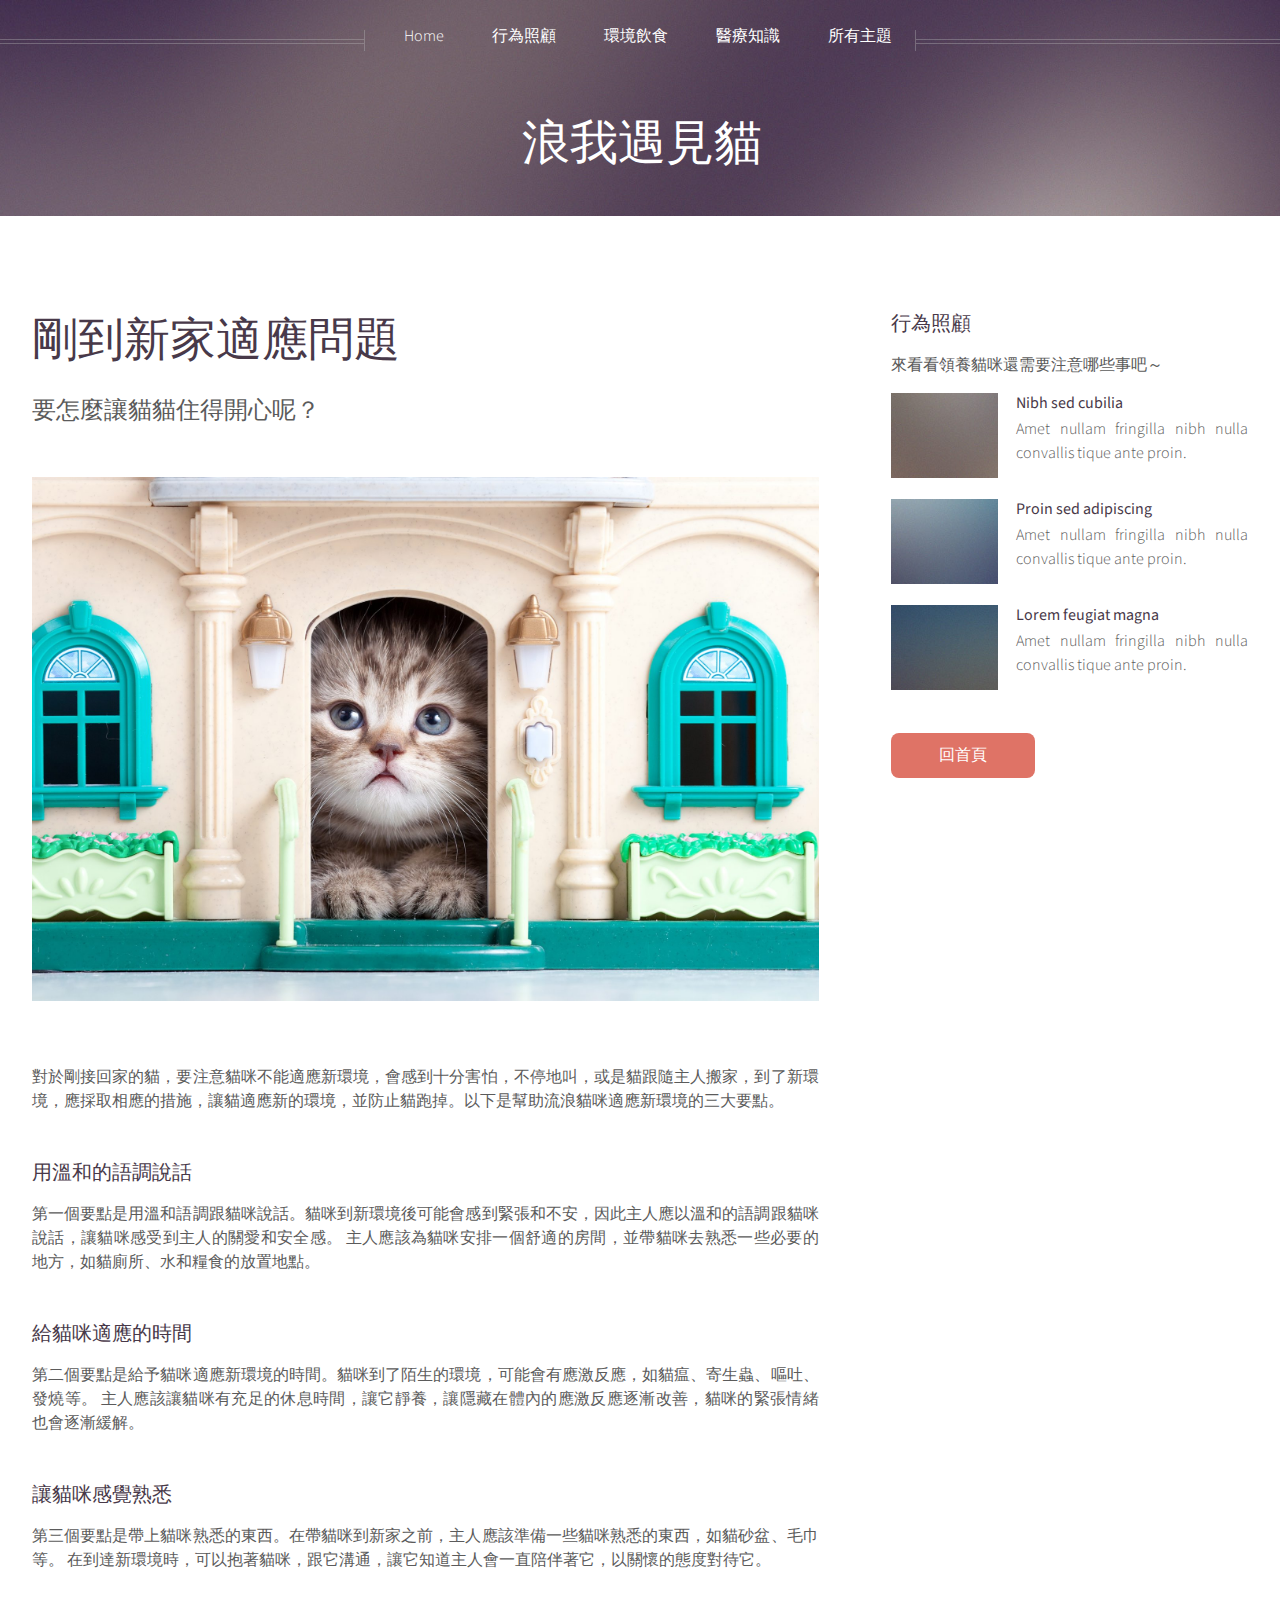
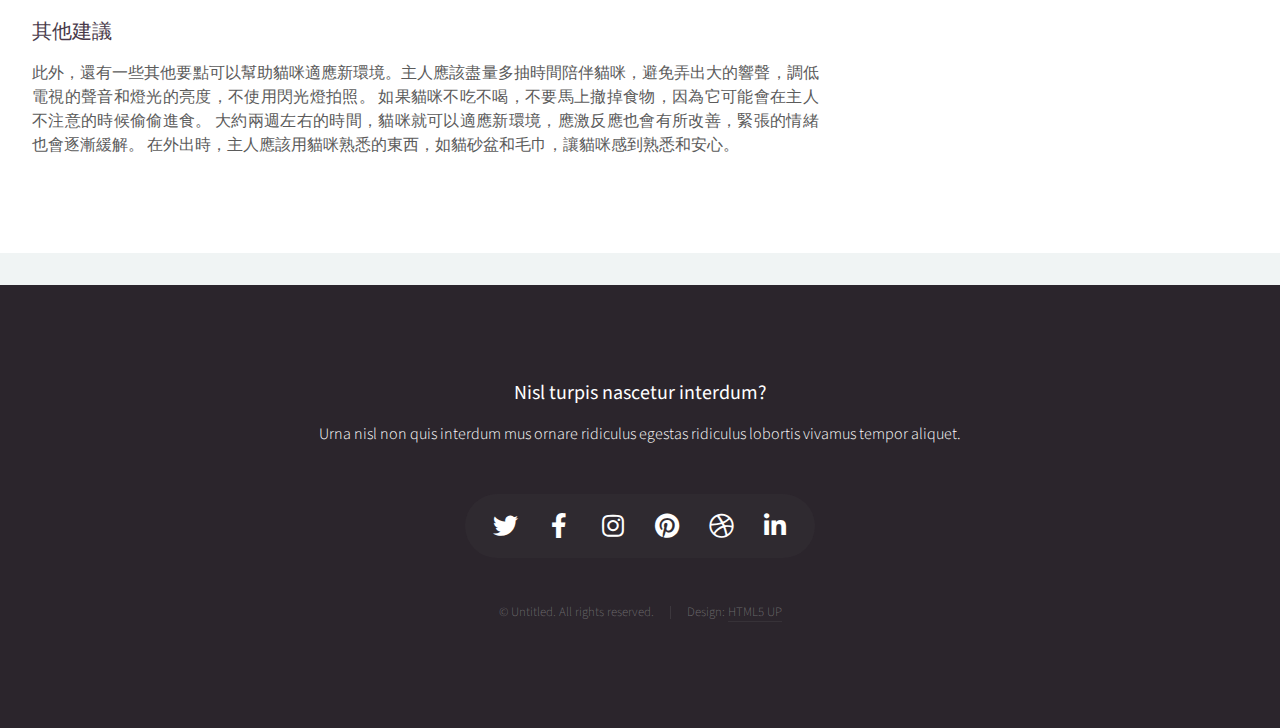
==== commit e1b35066: "merge files" ====
--- a/care-adaptation.html
+++ b/care-adaptation.html
@@ -21,7 +21,7 @@
 					<!-- Inner -->
 						<div class="inner">
 							<header>
-								<h1><a href="index.html" id="logo">Helios</a></h1>
+								<h1><a href="index.html" id="logo">浪我遇見貓</a></h1>
 							</header>
 						</div>
 
@@ -35,7 +35,7 @@
 										<li><a href="care-basic-knowledge.html">流浪貓基本知識與照顧</a></li>
 										<li><a href="care-adopt.html">收養管道與選擇</a></li>
 										<li><a href="#">剛到新家適應問題</a></li>
-										<li><a href="#">野貓親人訓練</a></li>
+										<li><a href="care-training.html">野貓親人訓練</a></li>
 									</ul>
 								</li>
 								<li>
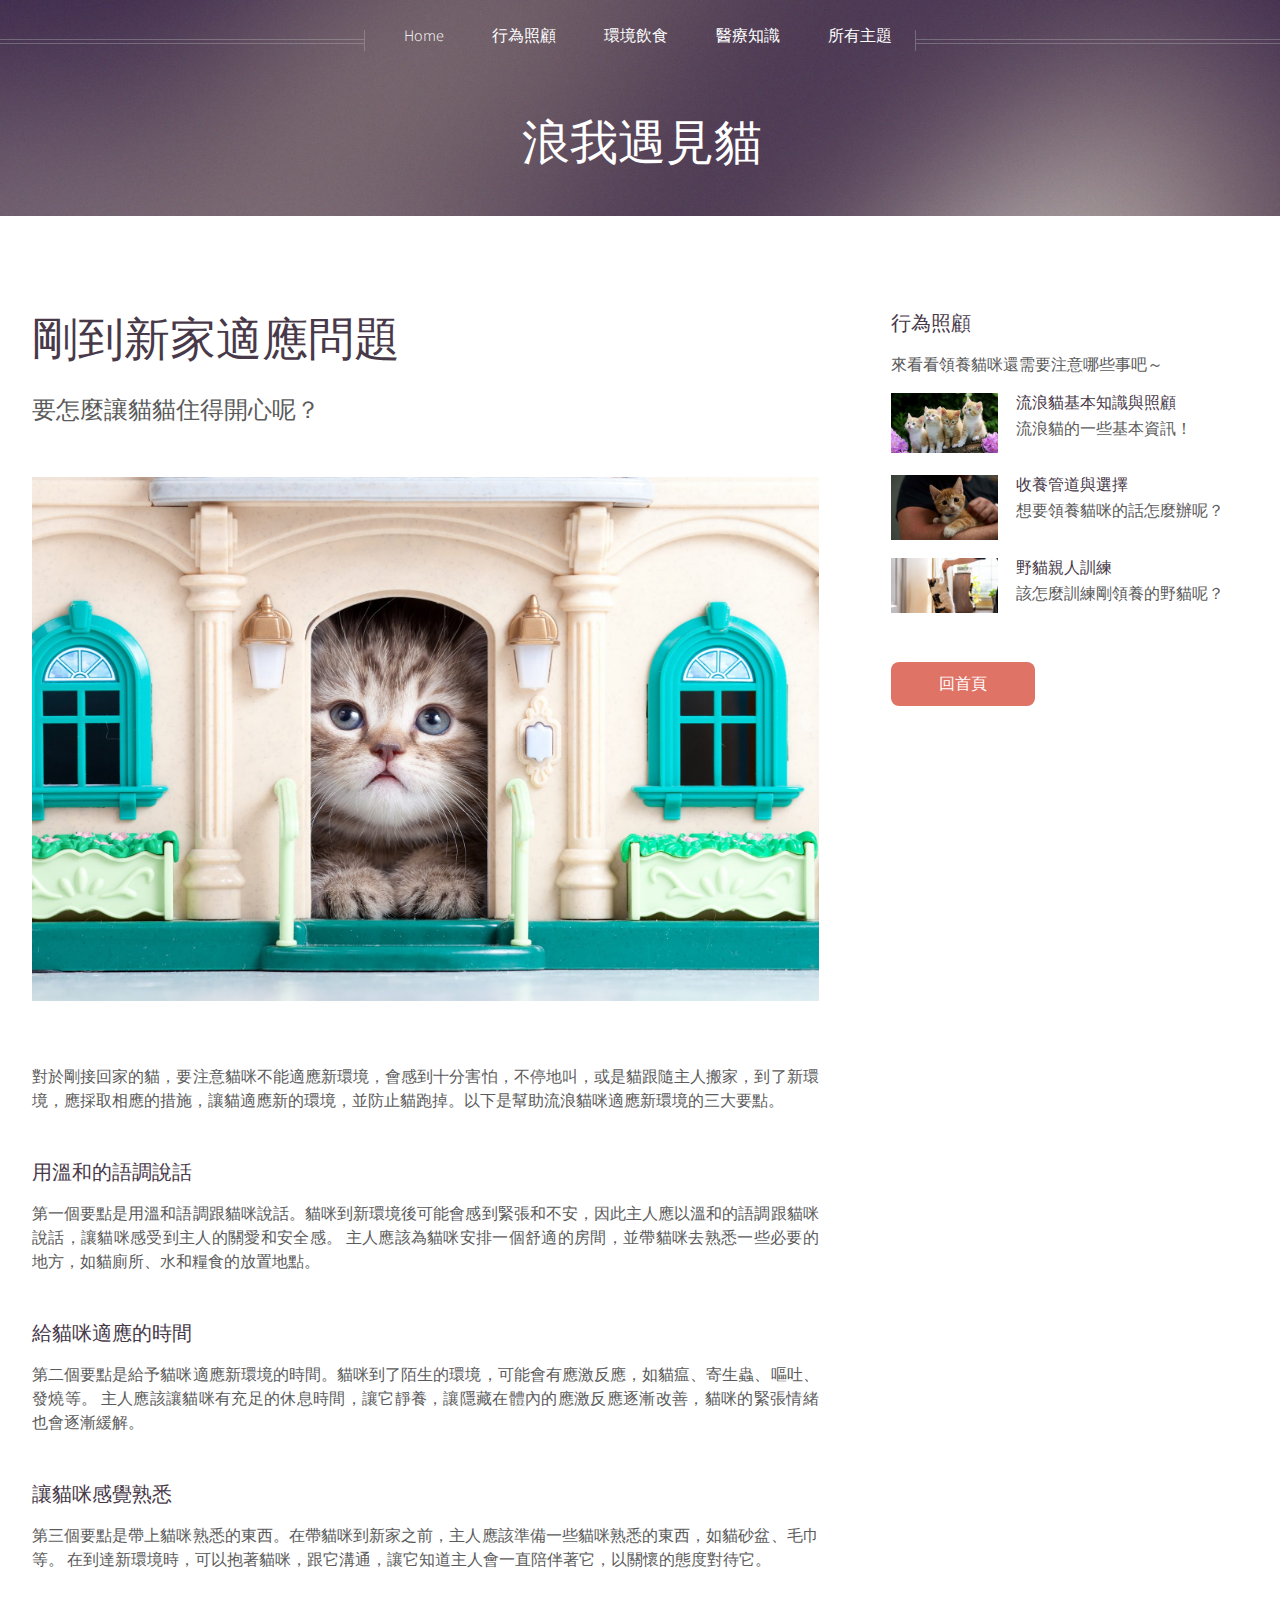
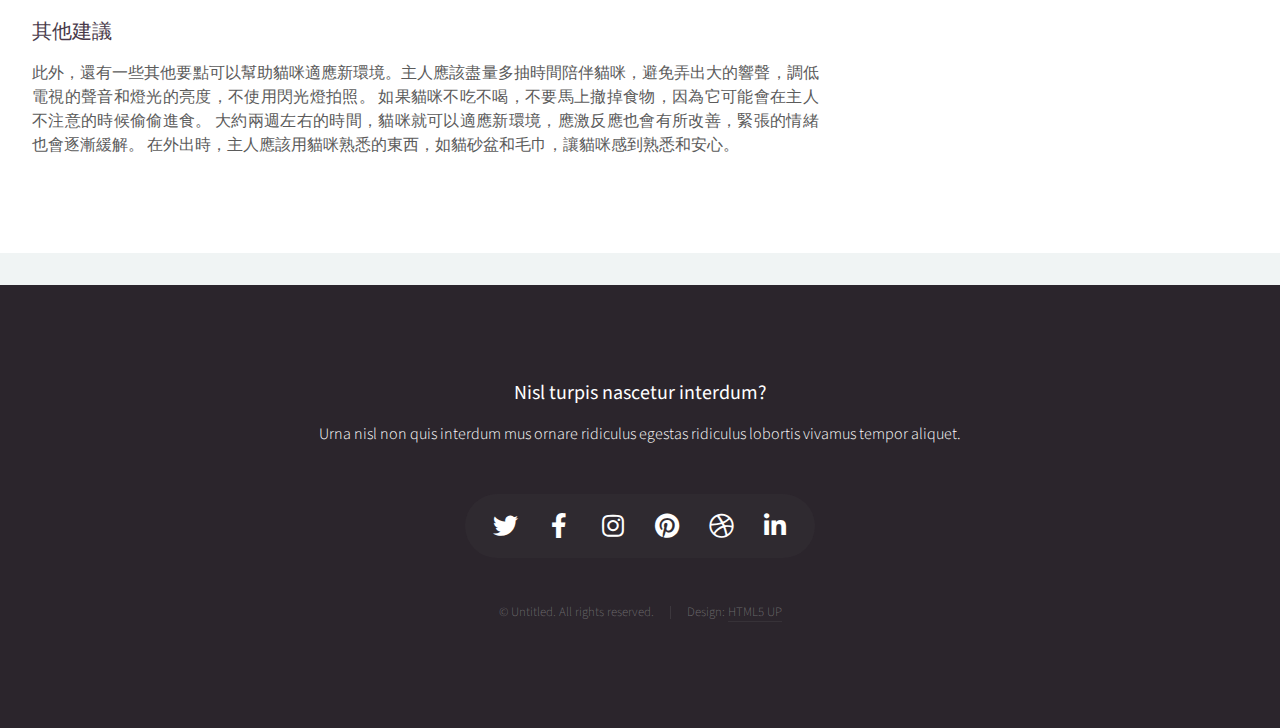
==== commit af61269f: "complete sidebars in care section" ====
--- a/care-adaptation.html
+++ b/care-adaptation.html
@@ -34,7 +34,7 @@
 									<ul>
 										<li><a href="care-basic-knowledge.html">流浪貓基本知識與照顧</a></li>
 										<li><a href="care-adopt.html">收養管道與選擇</a></li>
-										<li><a href="#">剛到新家適應問題</a></li>
+										<li><a href="care-adaptation.html">剛到新家適應問題</a></li>
 										<li><a href="care-training.html">野貓親人訓練</a></li>
 									</ul>
 								</li>
@@ -50,10 +50,10 @@
 								<li>
 									<a href="#">醫療知識</a>
 									<ul>
-										<li><a href="#">收養前健康檢查</a></li>
-										<li><a href="#">貓咪例行疫苗施打</a></li>
-										<li><a href="#">例行驅蟲與常見寄生蟲</a></li>
-										<li><a href="#">貓愛滋與貓白血病</a></li>
+										<li><a href="health-examination.html">收養前健康檢查</a></li>
+										<li><a href="cat-vaccine.html">貓咪例行疫苗施打</a></li>
+										<li><a href="cat-bug.html">例行驅蟲與常見寄生蟲</a></li>
+										<li><a href="cat-aids.html">貓愛滋與貓白血病</a></li>
 									</ul>
 								</li>
 								<li><a href="#">所有主題</a></li>
@@ -130,30 +130,30 @@
 									</p>
 									<div class="row gtr-50">
 										<div class="col-4">
-											<a href="#" class="image fit"><img src="images/pic10.jpg" alt="" /></a>
+											<a href="care-basic-knowledge.html" class="image fit"><img src="images/care-basic-knowledge.jpg" alt="" /></a>
 										</div>
 										<div class="col-8">
-											<h4>Nibh sed cubilia</h4>
+											<h4>流浪貓基本知識與照顧</h4>
 											<p>
-												Amet nullam fringilla nibh nulla convallis tique ante proin.
+												流浪貓的一些基本資訊！
 											</p>
 										</div>
 										<div class="col-4">
-											<a href="#" class="image fit"><img src="images/pic11.jpg" alt="" /></a>
+											<a href="care-adopt.html" class="image fit"><img src="images/care-adopt.jpg" alt="" /></a>
 										</div>
 										<div class="col-8">
-											<h4>Proin sed adipiscing</h4>
+											<h4>收養管道與選擇</h4>
 											<p>
-												Amet nullam fringilla nibh nulla convallis tique ante proin.
+												想要領養貓咪的話怎麼辦呢？
 											</p>
 										</div>
 										<div class="col-4">
-											<a href="#" class="image fit"><img src="images/pic12.jpg" alt="" /></a>
+											<a href="care-training.html" class="image fit"><img src="images/care-training.jpg" alt="" /></a>
 										</div>
 										<div class="col-8">
-											<h4>Lorem feugiat magna</h4>
+											<h4>野貓親人訓練</h4>
 											<p>
-												Amet nullam fringilla nibh nulla convallis tique ante proin.
+												該怎麼訓練剛領養的野貓呢？
 											</p>
 										</div>
 									</div>
--- a/assets/css/main.css
+++ b/assets/css/main.css
@@ -3135,4 +3135,8 @@
 						margin-bottom: 2em;
 					}
 
+	}
+
+	.text-center {
+		text-align: center;
 	}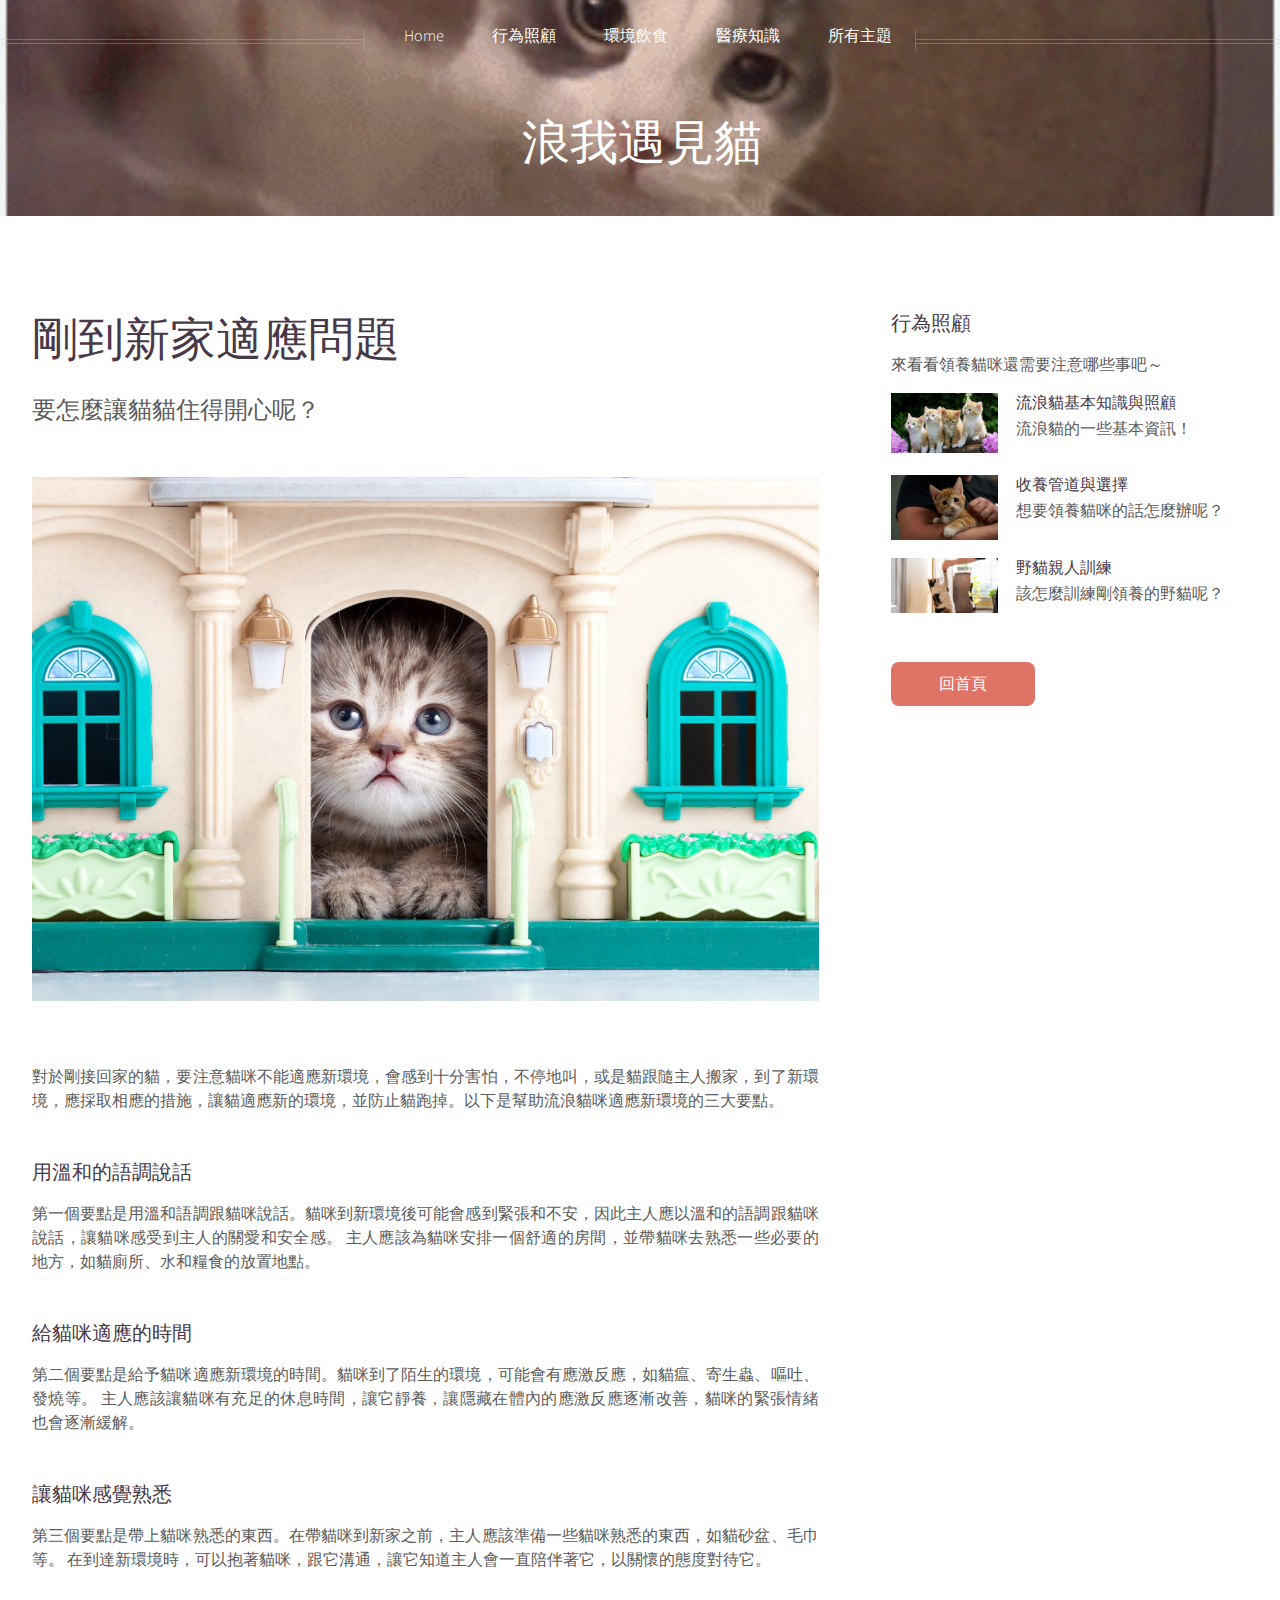
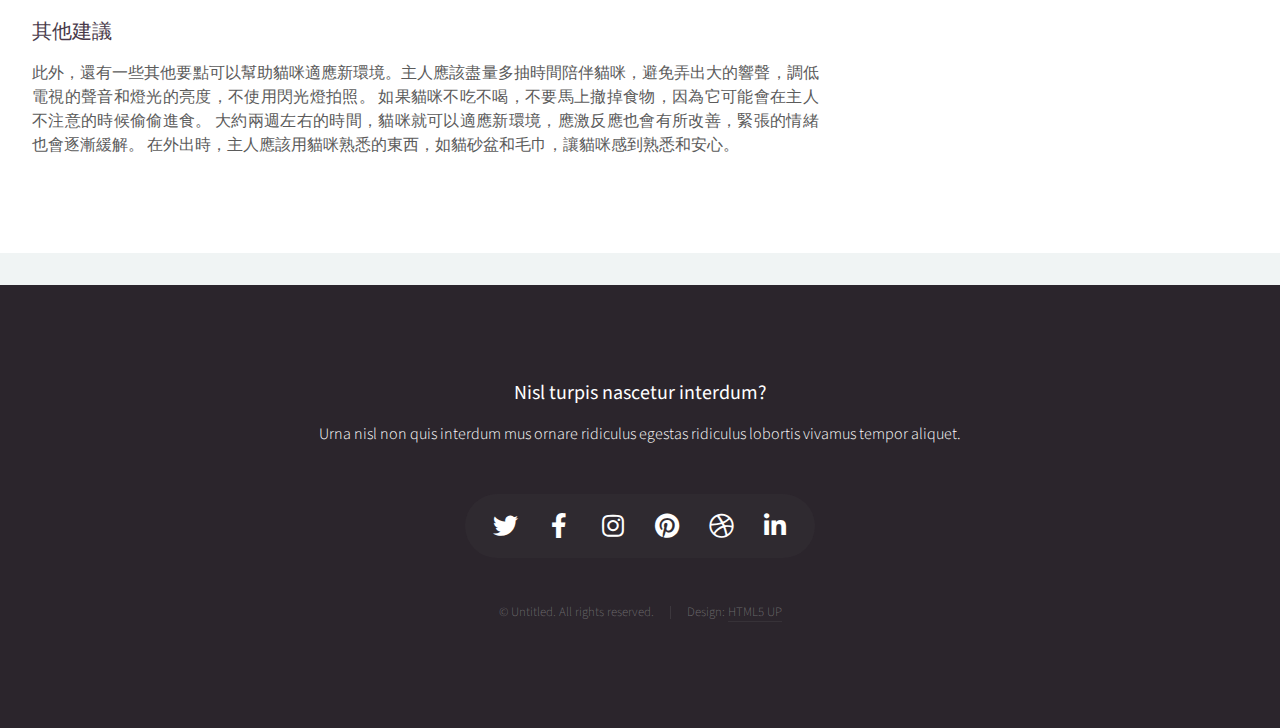
==== commit 442bf3ad: "finish env" ====
--- a/care-adaptation.html
+++ b/care-adaptation.html
@@ -41,10 +41,10 @@
 								<li>
 									<a href="#">環境飲食</a>
 									<ul>
-										<li><a href="#">養貓用品準備</a></li>
-										<li><a href="#">養貓環境準備</a></li>
-										<li><a href="#">飲食建議</a></li>
-										<li><a href="#">誘捕用品與方法</a></li>
+										<li><a href="env-necessaries_preparation.html">養貓用品準備</a></li>
+										<li><a href="env-environment_preparation.html">養貓環境準備</a></li>
+										<li><a href="env-food.html">飲食建議</a></li>
+										<li><a href="env-capture.html">誘捕用品與方法</a></li>
 									</ul>
 								</li>
 								<li>
--- a/assets/css/main.css
+++ b/assets/css/main.css
@@ -2176,7 +2176,7 @@
 
 	#header {
 		position: relative;
-		background-image: url("../../images/header.jpg");
+		background-image: url("../../images/Aq.gif");
 		background-size: cover;
 		background-position: center center;
 		background-attachment: fixed;
